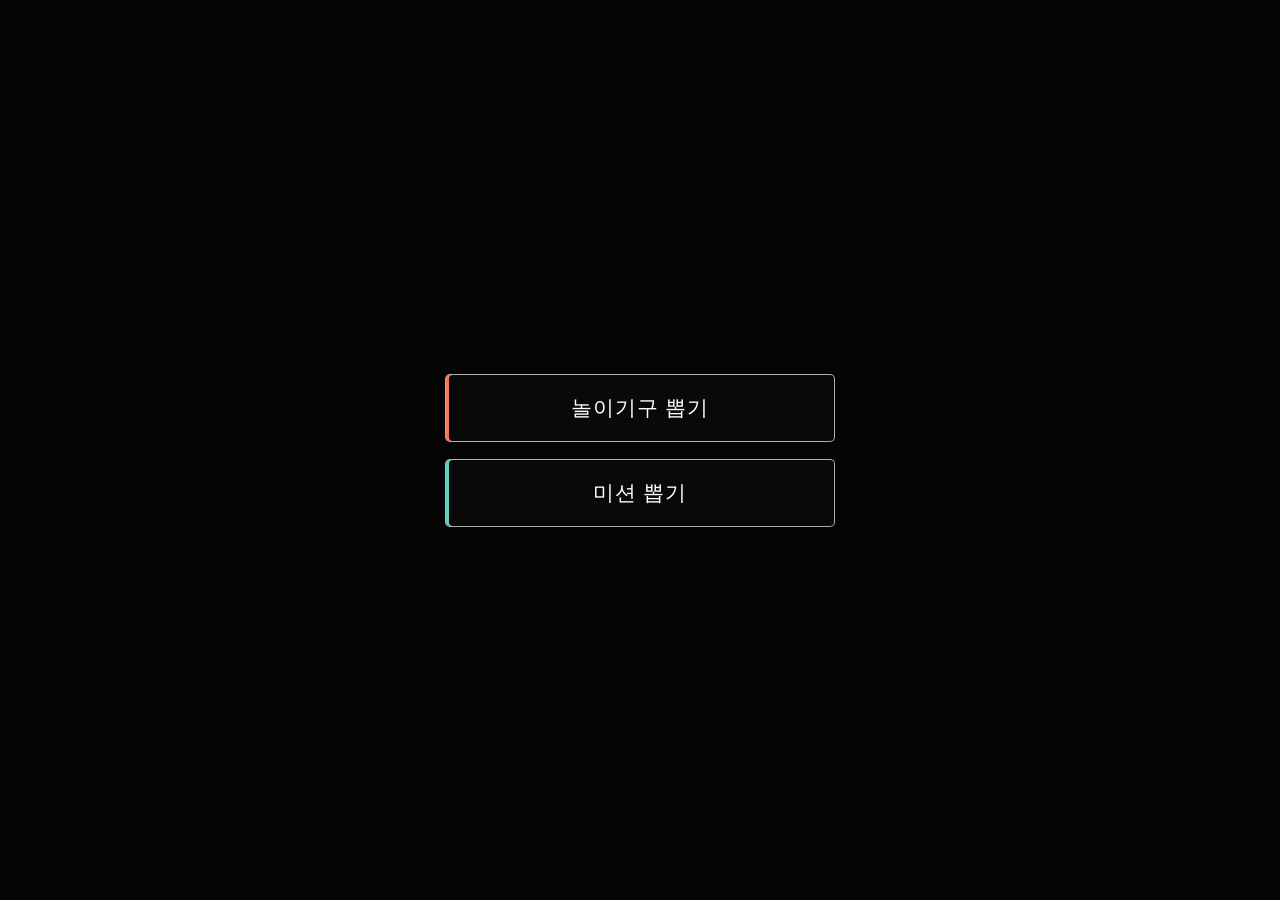
==== index.html @ 1a19c04c "Turn home screen into full-screen roulette" ====
<!doctype html>
<html lang="ko">
  <head>
    <meta charset="utf-8">
    <meta name="viewport" content="width=device-width, initial-scale=1, viewport-fit=cover">
    <meta name="theme-color" content="#050505">
    <meta name="description" content="에버랜드 놀이기구와 미션을 룰렛으로 뽑아 보세요.">
    <title>에버랜드 룰렛</title>
    <link rel="stylesheet" href="styles.css">
    <script src="app.js" defer></script>
  </head>
  <body>
    <main class="app-screen">
      <section class="home-screen" id="home-screen" aria-label="룰렛 종류 선택">
        <button class="home-button ride-button" type="button" data-kind="ride">놀이기구 뽑기</button>
        <button class="home-button mission-button" type="button" data-kind="mission">미션 뽑기</button>
      </section>

      <section class="roulette-screen" id="roulette-screen" aria-label="룰렛" hidden>
        <p class="roulette-heading" id="roulette-heading"></p>
        <div class="roulette-stage">
          <span class="pointer" aria-hidden="true"></span>
          <div class="roulette-wheel" id="roulette-wheel" role="img" aria-label="돌아가는 룰렛"></div>
          <span class="wheel-hub" aria-hidden="true"><span>GO</span><i>✦</i></span>
        </div>
        <p class="spin-hint" id="spin-hint" role="status" aria-live="polite">돌아가는 중...</p>

        <section class="winner-overlay" id="winner-overlay" aria-labelledby="winner-title" aria-live="polite" hidden>
          <span class="winner-spark winner-spark-left" aria-hidden="true">✦</span>
          <span class="winner-spark winner-spark-right" aria-hidden="true">✧</span>
          <p class="winner-kicker" id="winner-kicker">축하해요!</p>
          <h1 class="winner-title" id="winner-title"></h1>
          <p class="winner-detail" id="winner-detail"></p>
          <div class="winner-actions">
            <button class="winner-button primary-action" id="spin-again" type="button">한 번 더 뽑기</button>
            <button class="winner-button secondary-action" id="back-home" type="button">다른 룰렛 선택</button>
          </div>
        </section>
      </section>
      <div class="confetti-layer" id="confetti-layer" aria-hidden="true"></div>
    </main>
  </body>
</html>
---- styles.css ----
:root {
  color-scheme: dark;
  --black: #050505;
  --white: #f8f8f5;
  --muted: #a9aaa8;
  --coral: #fa765f;
  --teal: #5dd3bf;
  --gold: #ffd36a;
  font-family: "Apple SD Gothic Neo", "Malgun Gothic", "Noto Sans KR", sans-serif;
  font-synthesis: none;
  text-rendering: optimizeLegibility;
}

* { box-sizing: border-box; }

html, body { width: 100%; min-width: 320px; height: 100%; margin: 0; overflow: hidden; background: var(--black); }
body { min-height: 100vh; min-height: 100svh; color: var(--white); }
button { font: inherit; }
[hidden] { display: none !important; }

.app-screen { position: relative; width: 100%; min-height: 100vh; min-height: 100svh; overflow: hidden; background: var(--black); }

/* Idle screen: only the two requested choices are visible. */
.home-screen { position: fixed; inset: 0; display: flex; flex-direction: column; align-items: center; justify-content: center; gap: 17px; padding: 24px; background: #050505; }
.home-button { width: min(82vw, 390px); min-height: 68px; padding: 18px 24px; border: 1px solid rgba(255, 255, 255, .67); border-radius: 5px; color: #fff; background: #090909; cursor: pointer; font-size: clamp(17px, 2.6vw, 21px); font-weight: 750; letter-spacing: .045em; transition: background .18s ease, border-color .18s ease, transform .18s ease, box-shadow .18s ease; }
.home-button:hover { border-color: #fff; background: #171717; box-shadow: 0 0 26px rgba(255, 255, 255, .12); transform: translateY(-2px); }
.home-button:active { transform: translateY(0) scale(.99); }
.home-button:focus-visible, .winner-button:focus-visible { outline: 3px solid var(--gold); outline-offset: 4px; }
.ride-button { box-shadow: inset 3px 0 0 var(--coral); }
.mission-button { box-shadow: inset 3px 0 0 var(--teal); }
.ride-button:hover { box-shadow: inset 3px 0 0 var(--coral), 0 0 26px rgba(250, 118, 95, .16); }
.mission-button:hover { box-shadow: inset 3px 0 0 var(--teal), 0 0 26px rgba(93, 211, 191, .16); }

.roulette-screen { position: fixed; z-index: 2; inset: 0; display: flex; align-items: center; justify-content: center; overflow: hidden; background: #050505; }
.roulette-heading { position: absolute; z-index: 2; top: max(20px, env(safe-area-inset-top)); left: 50%; margin: 0; color: rgba(255, 255, 255, .76); font-size: 10px; font-weight: 800; letter-spacing: .26em; text-align: center; text-transform: uppercase; transform: translateX(-50%); white-space: nowrap; }
.roulette-stage { position: relative; display: grid; width: min(96vmin, 1040px); aspect-ratio: 1; place-items: center; }
.roulette-wheel { position: relative; width: 100%; height: 100%; overflow: hidden; border: 2px solid rgba(255, 255, 255, .8); border-radius: 50%; background: #151515; box-shadow: 0 0 0 8px #0b0b0b, 0 0 0 10px rgba(255, 255, 255, .24), 0 0 90px rgba(255, 255, 255, .08); transform: rotate(0deg); transition: transform 5.2s cubic-bezier(.1, .77, .08, 1); will-change: transform; }
.roulette-wheel::before { position: absolute; z-index: 2; inset: 0; border-radius: 50%; background: repeating-conic-gradient(from -.32deg, rgba(255, 255, 255, .77) 0deg .64deg, transparent .64deg var(--slice-angle, 45deg)); content: ""; pointer-events: none; }
.roulette-wheel::after { position: absolute; z-index: 1; inset: 1%; border: 1px solid rgba(255, 255, 255, .21); border-radius: 50%; box-shadow: inset 0 0 0 1px rgba(255,255,255,.04); content: ""; pointer-events: none; }
.wheel-label { position: absolute; z-index: 3; display: grid; width: clamp(74px, 12vw, 136px); min-height: 30px; place-items: center; padding: 3px 5px; color: #fff; font-size: clamp(9px, 1.25vw, 15px); font-weight: 800; line-height: 1.3; text-align: center; text-shadow: 0 1px 5px #000, 0 1px 12px rgba(0,0,0,.8); transform: translate(-50%, -50%); user-select: none; }
.pointer { position: absolute; z-index: 4; top: -2px; left: 50%; width: 0; height: 0; border-top: 37px solid var(--gold); border-right: 19px solid transparent; border-left: 19px solid transparent; filter: drop-shadow(0 3px 5px rgba(0, 0, 0, .85)); transform: translateX(-50%); }
.wheel-hub { position: absolute; z-index: 4; top: 50%; left: 50%; display: grid; width: clamp(74px, 12vmin, 116px); height: clamp(74px, 12vmin, 116px); place-content: center; border: 3px solid rgba(255, 255, 255, .9); border-radius: 50%; color: var(--white); background: radial-gradient(circle at 35% 30%, #333, #090909 72%); box-shadow: 0 0 0 7px rgba(0,0,0,.76), 0 0 24px rgba(255,255,255,.12); text-align: center; transform: translate(-50%, -50%); pointer-events: none; }
.wheel-hub span { font-size: clamp(12px, 2vmin, 18px); font-weight: 900; letter-spacing: .12em; }
.wheel-hub i { margin-top: 3px; color: var(--gold); font-size: 11px; font-style: normal; }
.spin-hint { position: absolute; z-index: 2; bottom: max(22px, env(safe-area-inset-bottom)); left: 50%; margin: 0; color: rgba(255, 255, 255, .7); font-size: 11px; font-weight: 700; letter-spacing: .15em; text-align: center; transform: translateX(-50%); white-space: nowrap; }

.winner-overlay { position: fixed; z-index: 6; inset: 0; display: flex; flex-direction: column; align-items: center; justify-content: center; padding: 30px 22px; overflow: hidden; background: rgba(3, 3, 3, .79); text-align: center; animation: winner-appear .45s ease both; }
.winner-overlay::before { position: absolute; width: min(82vw, 620px); aspect-ratio: 1; border: 1px solid rgba(255, 255, 255, .18); border-radius: 50%; box-shadow: 0 0 0 24px rgba(255,255,255,.018), 0 0 0 52px rgba(255,255,255,.014), 0 0 85px rgba(255, 211, 106, .12); content: ""; pointer-events: none; }
.winner-overlay::after { position: absolute; width: min(64vw, 460px); aspect-ratio: 1; border: 1px dashed rgba(255, 211, 106, .25); border-radius: 50%; content: ""; animation: winner-orbit 18s linear infinite; pointer-events: none; }
.winner-kicker, .winner-title, .winner-detail, .winner-actions { position: relative; z-index: 1; }
.winner-kicker { margin: 0 0 14px; color: var(--gold); font-size: 13px; font-weight: 850; letter-spacing: .28em; }
.winner-title { max-width: min(90vw, 840px); margin: 0; color: #fff; font-size: clamp(35px, 8.5vw, 82px); font-weight: 850; letter-spacing: -.065em; line-height: 1.2; text-shadow: 0 0 32px rgba(255, 255, 255, .25); overflow-wrap: anywhere; }
.winner-title.long-title { max-width: min(90vw, 720px); font-size: clamp(23px, 5vw, 42px); line-height: 1.45; }
.winner-detail { max-width: min(88vw, 680px); margin: 13px 0 0; color: rgba(255, 255, 255, .78); font-size: clamp(12px, 2.1vw, 16px); line-height: 1.7; }
.winner-actions { display: flex; flex-wrap: wrap; justify-content: center; gap: 10px; margin-top: 30px; }
.winner-button { min-height: 46px; padding: 0 20px; border: 1px solid rgba(255,255,255,.65); border-radius: 3px; color: #fff; background: rgba(10,10,10,.7); cursor: pointer; font-size: 12px; font-weight: 800; transition: background .16s ease, transform .16s ease; }
.winner-button:hover { background: #252525; transform: translateY(-2px); }
.primary-action { border-color: var(--gold); color: #111; background: var(--gold); }
.primary-action:hover { background: #ffe19a; }
.winner-spark { position: absolute; z-index: 1; color: var(--gold); font-size: 25px; animation: sparkle 1.3s ease-in-out infinite alternate; }
.winner-spark-left { top: 25%; left: 18%; }
.winner-spark-right { right: 17%; bottom: 26%; color: var(--teal); animation-delay: .4s; }
@keyframes winner-appear { from { opacity: 0; } to { opacity: 1; } }
@keyframes winner-orbit { to { transform: rotate(360deg); } }
@keyframes sparkle { from { opacity: .45; transform: scale(.72) rotate(-10deg); } to { opacity: 1; transform: scale(1.15) rotate(12deg); } }

.confetti-layer { position: fixed; z-index: 8; inset: 0; overflow: hidden; pointer-events: none; }
.confetti-piece { position: absolute; top: -18px; width: 8px; height: 13px; border-radius: 1px; opacity: .95; animation: confetti-fall var(--duration, 2.8s) cubic-bezier(.2,.65,.35,1) var(--delay, 0s) both; }
.confetti-piece.round { width: 9px; height: 9px; border-radius: 50%; }
.confetti-piece.streamer { width: 4px; height: 18px; border-radius: 2px; }
@keyframes confetti-fall { 0% { transform: translate3d(0, -5vh, 0) rotate(0deg); } 100% { transform: translate3d(var(--drift, 0px), 110vh, 0) rotate(var(--spin, 720deg)); } }

@media (max-width: 600px) {
  .roulette-stage { width: min(98vmin, 600px); }
  .wheel-label { width: clamp(60px, 18vw, 88px); font-size: clamp(8px, 2.4vw, 11px); }
  .pointer { border-top-width: 30px; border-right-width: 15px; border-left-width: 15px; }
  .winner-actions { flex-direction: column; width: min(82vw, 300px); }
  .winner-button { width: 100%; }
  .winner-spark-left { left: 9%; }
  .winner-spark-right { right: 8%; }
}

@media (prefers-reduced-motion: reduce) {
  *, *::before, *::after { scroll-behavior: auto !important; }
  .roulette-wheel { transition-duration: .08s; }
  .winner-overlay, .winner-overlay::after, .winner-spark { animation-duration: .01ms !important; }
  .confetti-piece { animation-duration: .01ms !important; }
  .home-button, .winner-button { transition-duration: .01ms; }
}
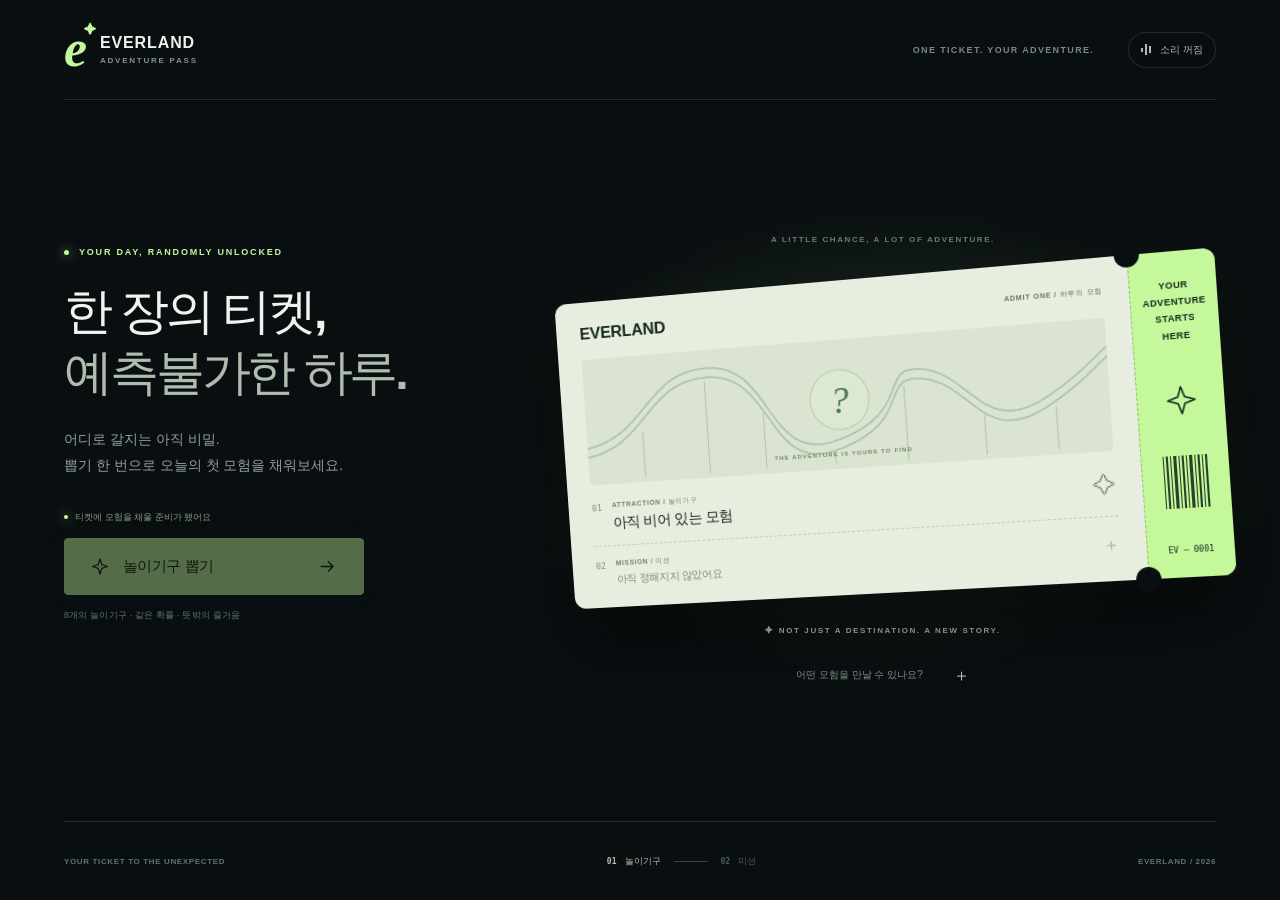
==== commit 4c41b74e: "Create ticket gacha with ride-themed reveals" ====
--- a/index.html
+++ b/index.html
@@ -3,41 +3,112 @@
   <head>
     <meta charset="utf-8">
     <meta name="viewport" content="width=device-width, initial-scale=1, viewport-fit=cover">
-    <meta name="theme-color" content="#050505">
-    <meta name="description" content="에버랜드 놀이기구와 미션을 룰렛으로 뽑아 보세요.">
-    <title>에버랜드 룰렛</title>
+    <meta name="theme-color" content="#090e10">
+    <meta name="description" content="빈 티켓에 오늘의 모험을 채워보세요. 에버랜드 놀이기구마다 펼쳐지는 특별한 뽑기 연출.">
+    <title>에버랜드 어드벤처 패스 — 오늘의 모험 뽑기</title>
+    <link rel="icon" href="data:image/svg+xml,%3Csvg xmlns='http://www.w3.org/2000/svg' viewBox='0 0 64 64'%3E%3Crect width='64' height='64' rx='14' fill='%23090e10'/%3E%3Ctext x='17' y='48' font-family='Georgia,serif' font-style='italic' font-size='53' fill='%23c4f89a'%3Ee%3C/text%3E%3C/svg%3E">
     <link rel="stylesheet" href="styles.css">
+    <script src="effects.js" defer></script>
     <script src="app.js" defer></script>
   </head>
-  <body>
-    <main class="app-screen">
-      <section class="home-screen" id="home-screen" aria-label="룰렛 종류 선택">
-        <button class="home-button ride-button" type="button" data-kind="ride">놀이기구 뽑기</button>
-        <button class="home-button mission-button" type="button" data-kind="mission">미션 뽑기</button>
+  <body data-stage="intro">
+    <svg class="svg-library" xmlns="http://www.w3.org/2000/svg" aria-hidden="true">
+      <symbol id="icon-arrow" viewBox="0 0 24 24"><path d="M4 12h15m-6-6 6 6-6 6"/></symbol>
+      <symbol id="icon-spark" viewBox="0 0 24 24"><path d="m12 2 2.5 7.5L22 12l-7.5 2.5L12 22l-2.5-7.5L2 12l7.5-2.5Z"/></symbol>
+      <symbol id="icon-timber" viewBox="0 0 64 64"><path d="M5 47c10-2 9-33 23-33s11 35 31 30M5 53c11-2 9-33 23-33s11 35 31 30M13 37v20m12-34v34m13-24v24m13-10v10"/><path d="m20 12 9-2 4 7-10 2Z"/></symbol>
+      <symbol id="icon-river" viewBox="0 0 64 64"><path d="M7 43c8-7 15 8 24 0s16 8 26 0M7 54c8-7 15 8 24 0s16 8 26 0"/><ellipse cx="33" cy="32" rx="17" ry="7"/><path d="M16 32v5c0 10 34 10 34 0v-5M10 32V12m0 10c-11-2-6-13 0-7 7-10 16-2 0 7"/></symbol>
+      <symbol id="icon-thunder" viewBox="0 0 64 64"><path d="m35 5-15 25h13l-6 19 18-29H33l2-15ZM8 49l8 8m-4-24-7 8m45 0 8 8M17 56q15-9 30 0"/></symbol>
+      <symbol id="icon-neon" viewBox="0 0 64 64"><path d="M5 43c12-33 15 26 28 0S47 10 58 29M5 50c12-33 15 26 28 0S47 17 58 36M15 15l8 8m-8 0 8-8m24 31 8 8m-8 0 8-8"/></symbol>
+      <symbol id="icon-storm" viewBox="0 0 64 64"><path d="M42 9C17 2 6 22 18 38s38 12 35-4-28-21-29-6 13 20 21 11M8 50h24m6 6h17M7 13h10"/></symbol>
+      <symbol id="icon-rock" viewBox="0 0 64 64"><circle cx="32" cy="32" r="8"/><path d="m27 26-9-9m20 20 9 9M26 38l-9 9m21-21 9-9M11 11h13v13H11ZM40 40h13v13H40ZM11 40h13v13H11ZM40 11h13v13H40Z"/></symbol>
+      <symbol id="icon-twist" viewBox="0 0 64 64"><ellipse cx="32" cy="32" rx="27" ry="11" transform="rotate(40 32 32)"/><ellipse cx="32" cy="32" rx="27" ry="11" transform="rotate(-40 32 32)"/><circle cx="32" cy="32" r="5"/></symbol>
+      <symbol id="icon-magic" viewBox="0 0 64 64"><path d="M9 54 28 9h8l19 45M21 54h22M28 12 20 40h17l-3-28M7 25h7m-3-4v8m38-14h8m-4-4v8"/><path d="M20 40v5h17v-5"/></symbol>
+    </svg>
+
+    <header class="app-header">
+      <a class="brand" id="brand-home" href="#" aria-label="에버랜드 어드벤처 패스 처음으로">
+        <span class="brand-mark" aria-hidden="true">e<span>✦</span></span>
+        <span>EVERLAND<small>ADVENTURE PASS</small></span>
+      </a>
+      <div class="header-right">
+        <span class="edition">ONE TICKET. YOUR ADVENTURE.</span>
+        <button class="sound-toggle" id="sound-toggle" type="button" aria-pressed="false" aria-label="효과음 켜기"><span class="sound-bars" aria-hidden="true"><i></i><i></i><i></i></span><span id="sound-label">소리 꺼짐</span></button>
+      </div>
+    </header>
+
+    <main class="app-main">
+      <section class="screen ticket-screen" id="ticket-screen" aria-labelledby="ticket-heading">
+        <div class="ticket-copy">
+          <p class="eyebrow"><span class="status-dot"></span> YOUR DAY, RANDOMLY UNLOCKED</p>
+          <h1 id="ticket-heading" tabindex="-1">한 장의 티켓,<br><span>예측불가한 하루.</span></h1>
+          <p class="intro-description" id="ticket-description">어디로 갈지는 아직 비밀.<br>뽑기 한 번으로 오늘의 첫 모험을 채워보세요.</p>
+        </div>
+
+        <div class="ticket-space">
+          <span class="orbit-label orbit-label-top" aria-hidden="true">A LITTLE CHANCE, A LOT OF ADVENTURE.</span>
+          <article class="adventure-ticket" id="adventure-ticket" aria-label="오늘의 어드벤처 티켓">
+            <div class="ticket-main">
+              <div class="ticket-topline"><span>EVERLAND</span><span class="ticket-mini-label">ADMIT ONE / 하루의 모험</span></div>
+              <div class="ticket-art" id="ticket-art">
+                <svg class="ticket-track" viewBox="0 0 560 130" fill="none" aria-hidden="true"><path d="M-20 95C70 95 63 16 138 16S196 128 278 102 321 27 370 35s59 76 125 39 60-61 89-49"/><path d="M-20 105C70 105 63 26 138 26S196 138 278 112 321 37 370 45s59 76 125 39 60-61 89-49"/><path class="track-support" d="M63 79v49m72-98v98m62-60v60m75-15v15m77-77v77m82-41v41m74-44v44"/></svg>
+                <div class="mystery-mark" id="mystery-mark" aria-hidden="true">?</div>
+                <svg class="ticket-ride-icon" id="ticket-ride-icon" aria-hidden="true" hidden><use href="#icon-timber"></use></svg>
+                <span class="ticket-art-caption" id="ticket-art-caption">THE ADVENTURE IS YOURS TO FIND</span>
+              </div>
+              <div class="ticket-slots">
+                <div class="ticket-slot ride-slot"><span class="slot-number">01</span><div><span class="slot-label">ATTRACTION / 놀이기구</span><strong id="ticket-ride-name">아직 비어 있는 모험</strong></div><span class="slot-state" id="slot-state" aria-hidden="true">✧</span></div>
+                <div class="ticket-slot mission-slot"><span class="slot-number">02</span><div><span class="slot-label">MISSION / 미션</span><strong>아직 정해지지 않았어요</strong></div><span class="slot-state" aria-hidden="true">＋</span></div>
+              </div>
+            </div>
+            <div class="ticket-stub"><span class="stub-label">YOUR<br>ADVENTURE<br>STARTS HERE</span><svg class="stub-spark" aria-hidden="true"><use href="#icon-spark"></use></svg><div class="barcode" aria-hidden="true"></div><span class="ticket-number">EV — 0001</span></div>
+            <span class="ticket-stamp" id="ticket-stamp" aria-hidden="true">ADVENTURE<br>UNLOCKED</span>
+          </article>
+          <span class="orbit-label orbit-label-bottom" aria-hidden="true">✦ NOT JUST A DESTINATION. A NEW STORY.</span>
+        </div>
+
+        <div class="ticket-actions">
+          <div class="ticket-ready"><span class="status-dot"></span><span id="ticket-ready-label">티켓에 모험을 채울 준비가 됐어요</span></div>
+          <button class="primary-button draw-button" id="draw-button" type="button" disabled><svg aria-hidden="true"><use href="#icon-spark"></use></svg><span id="draw-button-label">놀이기구 뽑기</span><svg aria-hidden="true"><use href="#icon-arrow"></use></svg></button>
+          <span class="draw-note">8개의 놀이기구 · 같은 확률 · 뜻밖의 즐거움</span>
+        </div>
+        <details class="attraction-pool" id="attraction-pool"><summary>어떤 모험을 만날 수 있나요? <span>＋</span></summary><div class="pool-list" id="pool-list"></div></details>
       </section>
 
-      <section class="roulette-screen" id="roulette-screen" aria-label="룰렛" hidden>
-        <p class="roulette-heading" id="roulette-heading"></p>
-        <div class="roulette-stage">
-          <span class="pointer" aria-hidden="true"></span>
-          <div class="roulette-wheel" id="roulette-wheel" role="img" aria-label="돌아가는 룰렛"></div>
-          <span class="wheel-hub" aria-hidden="true"><span>GO</span><i>✦</i></span>
+      <section class="screen draw-screen" id="draw-screen" aria-labelledby="draw-heading" hidden>
+        <div class="draw-intro"><p class="eyebrow">FINDING YOUR NEXT ADVENTURE</p><h1 id="draw-heading" tabindex="-1">모험을 불러오는 중<span class="loading-dots" aria-hidden="true">...</span></h1><p>잠깐의 우연이, 오늘의 이야기가 됩니다.</p></div>
+        <div class="gacha-machine" id="gacha-machine">
+          <div class="machine-orbit orbit-one" aria-hidden="true"></div><div class="machine-orbit orbit-two" aria-hidden="true"></div>
+          <div class="machine-topline"><span>DESTINATION SELECTOR</span><span><i></i> LIVE DRAW</span></div>
+          <div class="roulette-stage" id="roulette-stage">
+            <div class="roulette-cylinder" id="roulette-cylinder" role="img" aria-label="8개 놀이기구가 회전하는 원통형 룰렛"></div>
+            <span class="cylinder-cap cylinder-cap-left" aria-hidden="true"></span><span class="cylinder-cap cylinder-cap-right" aria-hidden="true"></span>
+            <span class="selection-window" aria-hidden="true"></span><span class="reel-shade" aria-hidden="true"></span>
+          </div>
+          <div class="machine-bottomline"><span id="machine-status">SCANNING POSSIBILITIES</span><span>01 / ATTRACTION</span></div>
+          <div class="charge-track" aria-hidden="true"><span></span></div>
         </div>
-        <p class="spin-hint" id="spin-hint" role="status" aria-live="polite">돌아가는 중...</p>
+        <p class="draw-bottom-note"><svg aria-hidden="true"><use href="#icon-spark"></use></svg>당신의 티켓에 채워질 첫 번째 목적지</p>
+      </section>
 
-        <section class="winner-overlay" id="winner-overlay" aria-labelledby="winner-title" aria-live="polite" hidden>
-          <span class="winner-spark winner-spark-left" aria-hidden="true">✦</span>
-          <span class="winner-spark winner-spark-right" aria-hidden="true">✧</span>
-          <p class="winner-kicker" id="winner-kicker">축하해요!</p>
-          <h1 class="winner-title" id="winner-title"></h1>
-          <p class="winner-detail" id="winner-detail"></p>
-          <div class="winner-actions">
-            <button class="winner-button primary-action" id="spin-again" type="button">한 번 더 뽑기</button>
-            <button class="winner-button secondary-action" id="back-home" type="button">다른 룰렛 선택</button>
-          </div>
-        </section>
+      <section class="screen reveal-screen" id="reveal-screen" aria-labelledby="reveal-heading" hidden>
+        <canvas class="effects-canvas" id="effects-canvas" aria-hidden="true"></canvas>
+        <div class="reveal-vignette" aria-hidden="true"></div><div class="reveal-flare" aria-hidden="true"></div>
+        <div class="reveal-content">
+          <p class="eyebrow reveal-eyebrow"><span class="status-dot"></span> ADVENTURE UNLOCKED</p>
+          <p class="reveal-tag" id="reveal-tag"></p>
+          <h1 id="reveal-heading" tabindex="-1"></h1>
+          <p class="reveal-description" id="reveal-description"></p>
+          <div class="reveal-pass" aria-hidden="true"><svg class="reveal-pass-icon" id="reveal-pass-icon"><use href="#icon-timber"></use></svg><div><span>YOUR NEXT STOP</span><strong id="reveal-pass-name"></strong><small>01 / ATTRACTION CONFIRMED</small></div><span class="pass-check">✓</span></div>
+          <div class="reveal-actions"><button class="primary-button" id="keep-button" type="button" disabled>티켓에 담기<svg aria-hidden="true"><use href="#icon-arrow"></use></svg></button><button class="text-button" id="redraw-button" type="button" disabled>한 번 더 뽑기 <span aria-hidden="true">↻</span></button></div>
+        </div>
+        <span class="reveal-index" id="reveal-index" aria-hidden="true"></span>
       </section>
-      <div class="confetti-layer" id="confetti-layer" aria-hidden="true"></div>
     </main>
+
+    <footer class="app-footer"><span id="footer-caption">YOUR TICKET TO THE UNEXPECTED</span><div class="journey-steps" aria-label="티켓 진행 상황"><span class="step active" id="ride-step"><i>01</i>놀이기구</span><span class="step-connector" aria-hidden="true"></span><span class="step"><i>02</i>미션</span></div><span class="footer-number">EVERLAND / 2026</span></footer>
+    <button class="skip-button" id="skip-button" type="button" hidden>연출 건너뛰기 <span aria-hidden="true">↗</span></button>
+    <div class="opening-overlay" id="opening-overlay" aria-hidden="true"><div class="opening-spark">✦</div><span>당신의 모험을 준비하는 중</span><div class="opening-line"></div></div>
+    <p class="sr-only" id="live-status" role="status" aria-live="polite"></p>
+    <noscript><p class="noscript-message">놀이기구 뽑기를 즐기려면 브라우저에서 JavaScript를 켜주세요.</p></noscript>
   </body>
 </html>
--- a/styles.css
+++ b/styles.css
@@ -1,89 +1,317 @@
 :root {
   color-scheme: dark;
-  --black: #050505;
-  --white: #f8f8f5;
-  --muted: #a9aaa8;
-  --coral: #fa765f;
-  --teal: #5dd3bf;
-  --gold: #ffd36a;
+  --ink: #090e10;
+  --panel: #111a1d;
+  --white: #edf3ee;
+  --muted: #82938e;
+  --mint: #c4f89a;
+  --line: rgba(220, 242, 226, .13);
+  --accent: #c4f89a;
+  --accent-rgb: 196, 248, 154;
   font-family: "Apple SD Gothic Neo", "Malgun Gothic", "Noto Sans KR", sans-serif;
   font-synthesis: none;
   text-rendering: optimizeLegibility;
 }
-
 * { box-sizing: border-box; }
-
-html, body { width: 100%; min-width: 320px; height: 100%; margin: 0; overflow: hidden; background: var(--black); }
-body { min-height: 100vh; min-height: 100svh; color: var(--white); }
-button { font: inherit; }
+html { min-width: 320px; overflow-x: clip; background: var(--ink); }
+body { margin: 0; min-height: 100vh; min-height: 100svh; color: var(--white); background: var(--ink); overflow-x: hidden; }
+body::before { position: fixed; inset: 0; z-index: -1; background: radial-gradient(ellipse at 73% 42%, rgba(96, 155, 103, .09), transparent 52%), linear-gradient(rgba(196, 248, 154, .02) 1px, transparent 1px), linear-gradient(90deg, rgba(196, 248, 154, .02) 1px, transparent 1px); background-size: auto, 72px 72px, 72px 72px; content: ""; pointer-events: none; }
+button, a { -webkit-tap-highlight-color: transparent; }
+button { font: inherit; cursor: pointer; }
+button:disabled { cursor: default; }
+button:focus-visible, a:focus-visible, summary:focus-visible { outline: 2px solid var(--mint); outline-offset: 6px; }
 [hidden] { display: none !important; }
-
-.app-screen { position: relative; width: 100%; min-height: 100vh; min-height: 100svh; overflow: hidden; background: var(--black); }
-
-/* Idle screen: only the two requested choices are visible. */
-.home-screen { position: fixed; inset: 0; display: flex; flex-direction: column; align-items: center; justify-content: center; gap: 17px; padding: 24px; background: #050505; }
-.home-button { width: min(82vw, 390px); min-height: 68px; padding: 18px 24px; border: 1px solid rgba(255, 255, 255, .67); border-radius: 5px; color: #fff; background: #090909; cursor: pointer; font-size: clamp(17px, 2.6vw, 21px); font-weight: 750; letter-spacing: .045em; transition: background .18s ease, border-color .18s ease, transform .18s ease, box-shadow .18s ease; }
-.home-button:hover { border-color: #fff; background: #171717; box-shadow: 0 0 26px rgba(255, 255, 255, .12); transform: translateY(-2px); }
-.home-button:active { transform: translateY(0) scale(.99); }
-.home-button:focus-visible, .winner-button:focus-visible { outline: 3px solid var(--gold); outline-offset: 4px; }
-.ride-button { box-shadow: inset 3px 0 0 var(--coral); }
-.mission-button { box-shadow: inset 3px 0 0 var(--teal); }
-.ride-button:hover { box-shadow: inset 3px 0 0 var(--coral), 0 0 26px rgba(250, 118, 95, .16); }
-.mission-button:hover { box-shadow: inset 3px 0 0 var(--teal), 0 0 26px rgba(93, 211, 191, .16); }
-
-.roulette-screen { position: fixed; z-index: 2; inset: 0; display: flex; align-items: center; justify-content: center; overflow: hidden; background: #050505; }
-.roulette-heading { position: absolute; z-index: 2; top: max(20px, env(safe-area-inset-top)); left: 50%; margin: 0; color: rgba(255, 255, 255, .76); font-size: 10px; font-weight: 800; letter-spacing: .26em; text-align: center; text-transform: uppercase; transform: translateX(-50%); white-space: nowrap; }
-.roulette-stage { position: relative; display: grid; width: min(96vmin, 1040px); aspect-ratio: 1; place-items: center; }
-.roulette-wheel { position: relative; width: 100%; height: 100%; overflow: hidden; border: 2px solid rgba(255, 255, 255, .8); border-radius: 50%; background: #151515; box-shadow: 0 0 0 8px #0b0b0b, 0 0 0 10px rgba(255, 255, 255, .24), 0 0 90px rgba(255, 255, 255, .08); transform: rotate(0deg); transition: transform 5.2s cubic-bezier(.1, .77, .08, 1); will-change: transform; }
-.roulette-wheel::before { position: absolute; z-index: 2; inset: 0; border-radius: 50%; background: repeating-conic-gradient(from -.32deg, rgba(255, 255, 255, .77) 0deg .64deg, transparent .64deg var(--slice-angle, 45deg)); content: ""; pointer-events: none; }
-.roulette-wheel::after { position: absolute; z-index: 1; inset: 1%; border: 1px solid rgba(255, 255, 255, .21); border-radius: 50%; box-shadow: inset 0 0 0 1px rgba(255,255,255,.04); content: ""; pointer-events: none; }
-.wheel-label { position: absolute; z-index: 3; display: grid; width: clamp(74px, 12vw, 136px); min-height: 30px; place-items: center; padding: 3px 5px; color: #fff; font-size: clamp(9px, 1.25vw, 15px); font-weight: 800; line-height: 1.3; text-align: center; text-shadow: 0 1px 5px #000, 0 1px 12px rgba(0,0,0,.8); transform: translate(-50%, -50%); user-select: none; }
-.pointer { position: absolute; z-index: 4; top: -2px; left: 50%; width: 0; height: 0; border-top: 37px solid var(--gold); border-right: 19px solid transparent; border-left: 19px solid transparent; filter: drop-shadow(0 3px 5px rgba(0, 0, 0, .85)); transform: translateX(-50%); }
-.wheel-hub { position: absolute; z-index: 4; top: 50%; left: 50%; display: grid; width: clamp(74px, 12vmin, 116px); height: clamp(74px, 12vmin, 116px); place-content: center; border: 3px solid rgba(255, 255, 255, .9); border-radius: 50%; color: var(--white); background: radial-gradient(circle at 35% 30%, #333, #090909 72%); box-shadow: 0 0 0 7px rgba(0,0,0,.76), 0 0 24px rgba(255,255,255,.12); text-align: center; transform: translate(-50%, -50%); pointer-events: none; }
-.wheel-hub span { font-size: clamp(12px, 2vmin, 18px); font-weight: 900; letter-spacing: .12em; }
-.wheel-hub i { margin-top: 3px; color: var(--gold); font-size: 11px; font-style: normal; }
-.spin-hint { position: absolute; z-index: 2; bottom: max(22px, env(safe-area-inset-bottom)); left: 50%; margin: 0; color: rgba(255, 255, 255, .7); font-size: 11px; font-weight: 700; letter-spacing: .15em; text-align: center; transform: translateX(-50%); white-space: nowrap; }
-
-.winner-overlay { position: fixed; z-index: 6; inset: 0; display: flex; flex-direction: column; align-items: center; justify-content: center; padding: 30px 22px; overflow: hidden; background: rgba(3, 3, 3, .79); text-align: center; animation: winner-appear .45s ease both; }
-.winner-overlay::before { position: absolute; width: min(82vw, 620px); aspect-ratio: 1; border: 1px solid rgba(255, 255, 255, .18); border-radius: 50%; box-shadow: 0 0 0 24px rgba(255,255,255,.018), 0 0 0 52px rgba(255,255,255,.014), 0 0 85px rgba(255, 211, 106, .12); content: ""; pointer-events: none; }
-.winner-overlay::after { position: absolute; width: min(64vw, 460px); aspect-ratio: 1; border: 1px dashed rgba(255, 211, 106, .25); border-radius: 50%; content: ""; animation: winner-orbit 18s linear infinite; pointer-events: none; }
-.winner-kicker, .winner-title, .winner-detail, .winner-actions { position: relative; z-index: 1; }
-.winner-kicker { margin: 0 0 14px; color: var(--gold); font-size: 13px; font-weight: 850; letter-spacing: .28em; }
-.winner-title { max-width: min(90vw, 840px); margin: 0; color: #fff; font-size: clamp(35px, 8.5vw, 82px); font-weight: 850; letter-spacing: -.065em; line-height: 1.2; text-shadow: 0 0 32px rgba(255, 255, 255, .25); overflow-wrap: anywhere; }
-.winner-title.long-title { max-width: min(90vw, 720px); font-size: clamp(23px, 5vw, 42px); line-height: 1.45; }
-.winner-detail { max-width: min(88vw, 680px); margin: 13px 0 0; color: rgba(255, 255, 255, .78); font-size: clamp(12px, 2.1vw, 16px); line-height: 1.7; }
-.winner-actions { display: flex; flex-wrap: wrap; justify-content: center; gap: 10px; margin-top: 30px; }
-.winner-button { min-height: 46px; padding: 0 20px; border: 1px solid rgba(255,255,255,.65); border-radius: 3px; color: #fff; background: rgba(10,10,10,.7); cursor: pointer; font-size: 12px; font-weight: 800; transition: background .16s ease, transform .16s ease; }
-.winner-button:hover { background: #252525; transform: translateY(-2px); }
-.primary-action { border-color: var(--gold); color: #111; background: var(--gold); }
-.primary-action:hover { background: #ffe19a; }
-.winner-spark { position: absolute; z-index: 1; color: var(--gold); font-size: 25px; animation: sparkle 1.3s ease-in-out infinite alternate; }
-.winner-spark-left { top: 25%; left: 18%; }
-.winner-spark-right { right: 17%; bottom: 26%; color: var(--teal); animation-delay: .4s; }
-@keyframes winner-appear { from { opacity: 0; } to { opacity: 1; } }
-@keyframes winner-orbit { to { transform: rotate(360deg); } }
-@keyframes sparkle { from { opacity: .45; transform: scale(.72) rotate(-10deg); } to { opacity: 1; transform: scale(1.15) rotate(12deg); } }
-
-.confetti-layer { position: fixed; z-index: 8; inset: 0; overflow: hidden; pointer-events: none; }
-.confetti-piece { position: absolute; top: -18px; width: 8px; height: 13px; border-radius: 1px; opacity: .95; animation: confetti-fall var(--duration, 2.8s) cubic-bezier(.2,.65,.35,1) var(--delay, 0s) both; }
-.confetti-piece.round { width: 9px; height: 9px; border-radius: 50%; }
-.confetti-piece.streamer { width: 4px; height: 18px; border-radius: 2px; }
-@keyframes confetti-fall { 0% { transform: translate3d(0, -5vh, 0) rotate(0deg); } 100% { transform: translate3d(var(--drift, 0px), 110vh, 0) rotate(var(--spin, 720deg)); } }
-
-@media (max-width: 600px) {
-  .roulette-stage { width: min(98vmin, 600px); }
-  .wheel-label { width: clamp(60px, 18vw, 88px); font-size: clamp(8px, 2.4vw, 11px); }
-  .pointer { border-top-width: 30px; border-right-width: 15px; border-left-width: 15px; }
-  .winner-actions { flex-direction: column; width: min(82vw, 300px); }
-  .winner-button { width: 100%; }
-  .winner-spark-left { left: 9%; }
-  .winner-spark-right { right: 8%; }
+svg { fill: none; stroke: currentColor; stroke-width: 1.7; stroke-linecap: round; stroke-linejoin: round; }
+.svg-library { position: absolute; width: 0; height: 0; overflow: hidden; }
+.sr-only { position: absolute; width: 1px; height: 1px; padding: 0; margin: -1px; overflow: hidden; clip-path: inset(50%); white-space: nowrap; border: 0; }
+h1:focus { outline: none; }
+
+.app-header { position: relative; z-index: 20; display: flex; align-items: center; justify-content: space-between; width: min(1440px, 90vw); height: 100px; margin: 0 auto; border-bottom: 1px solid var(--line); }
+.brand { display: flex; align-items: center; gap: 12px; color: var(--white); font-size: 16px; font-weight: 850; letter-spacing: .055em; text-decoration: none; }
+.brand small { display: block; margin-top: 4px; color: var(--muted); font-size: 8px; font-weight: 600; letter-spacing: .22em; }
+.brand-mark { position: relative; font-family: Georgia, serif; font-size: 52px; font-style: italic; line-height: .7; color: var(--mint); }
+.brand-mark span { position: absolute; top: -6px; right: -10px; font-size: 13px; }
+.header-right { display: flex; align-items: center; gap: 34px; }
+.edition { color: #788a84; font-size: 9px; font-weight: 650; letter-spacing: .15em; }
+.sound-toggle { display: flex; align-items: center; justify-content: center; gap: 9px; min-height: 36px; padding: 0 12px; border: 1px solid var(--line); border-radius: 30px; color: #aebbb5; background: rgba(9, 14, 16, .6); font-size: 10px; }
+.sound-bars { display: flex; align-items: center; gap: 2px; height: 12px; }
+.sound-bars i { width: 2px; height: 4px; background: currentColor; }
+.sound-bars i:nth-child(2) { height: 11px; }
+.sound-bars i:nth-child(3) { height: 7px; }
+.sound-toggle[aria-pressed="true"] { color: var(--mint); border-color: rgba(196, 248, 154, .3); }
+.app-main { position: relative; display: grid; align-items: center; min-height: calc(100svh - 179px); }
+.screen { position: relative; width: min(1240px, 90vw); margin: 0 auto; }
+.eyebrow { display: flex; align-items: center; gap: 10px; margin: 0 0 24px; color: var(--mint); font-size: 9px; font-weight: 700; letter-spacing: .2em; }
+.status-dot { display: inline-block; flex: 0 0 auto; width: 5px; height: 5px; border-radius: 50%; background: currentColor; box-shadow: 0 0 12px currentColor; }
+
+.ticket-screen { display: grid; grid-template-columns: minmax(295px, .78fr) minmax(400px, 1.22fr); gap: 0 60px; align-items: center; padding: 48px 0; }
+.ticket-copy { grid-column: 1; align-self: end; padding-bottom: 32px; }
+.ticket-copy h1 { margin: 0; color: #eef5ee; font-size: clamp(36px, 3.8vw, 58px); font-weight: 800; letter-spacing: -.065em; line-height: 1.25; word-break: keep-all; }
+.ticket-copy h1 span { color: #b0bcad; }
+.intro-description { margin: 23px 0 0; color: #91a099; font-size: 14px; line-height: 1.9; word-break: keep-all; }
+.ticket-space { position: relative; grid-column: 2; grid-row: 1 / span 2; padding: 42px 0; perspective: 1100px; }
+.ticket-space::before { position: absolute; inset: -60px -30px; z-index: -1; border-radius: 50%; background: radial-gradient(ellipse, rgba(169, 232, 149, .13), transparent 68%); content: ""; }
+.orbit-label { position: absolute; left: 50%; color: #687e70; font-size: 8px; font-weight: 600; letter-spacing: .2em; white-space: nowrap; transform: translateX(-50%); }
+.orbit-label-top { top: 0; }
+.orbit-label-bottom { bottom: 0; color: #829481; }
+.adventure-ticket { position: relative; display: grid; grid-template-columns: minmax(0, 1fr) 83px; min-height: 316px; border-radius: 12px; color: #16291f; background: #e7eddf; box-shadow: 0 38px 65px rgba(0, 0, 0, .5), 0 0 80px rgba(140, 204, 121, .05); transform: rotate(-4deg) rotateY(-7deg); transition: transform .8s ease, box-shadow .8s ease; }
+.adventure-ticket::before, .adventure-ticket::after { position: absolute; z-index: 3; right: 71px; width: 24px; height: 24px; border-radius: 50%; background: var(--ink); content: ""; }
+.adventure-ticket::before { top: -12px; }
+.adventure-ticket::after { bottom: -12px; }
+.ticket-main { min-width: 0; padding: 23px 25px 20px; }
+.ticket-topline { display: flex; align-items: center; justify-content: space-between; gap: 12px; font-size: 17px; font-weight: 900; letter-spacing: -.015em; }
+.ticket-mini-label { color: #657461; font-size: 7px; font-weight: 650; letter-spacing: .11em; }
+.ticket-art { position: relative; display: grid; height: 130px; margin-top: 16px; overflow: hidden; place-items: center; border-radius: 5px; background: #dae4d1; }
+.ticket-track { position: absolute; inset: 0; width: 100%; height: 100%; stroke-width: 1.8; color: #47774f; opacity: .3; }
+.track-support { stroke-width: 1; }
+.mystery-mark { display: grid; width: 61px; height: 61px; margin-bottom: 9px; place-items: center; border: 1px solid rgba(70, 108, 60, .23); border-radius: 50%; color: #4e7752; background: rgba(220, 233, 207, .88); font-family: Georgia, serif; font-size: 38px; font-style: italic; }
+.ticket-art-caption { position: absolute; bottom: 12px; color: #6f8565; font-size: 6px; font-weight: 600; letter-spacing: .19em; }
+.ticket-ride-icon { width: 76px; height: 76px; margin-bottom: 9px; color: #315b3f; stroke-width: 2; }
+.ticket-slots { margin-top: 17px; }
+.ticket-slot { display: flex; align-items: center; gap: 11px; }
+.ticket-slot + .ticket-slot { margin-top: 13px; padding-top: 13px; border-top: 1px dashed rgba(72, 97, 66, .24); }
+.slot-number { align-self: flex-start; margin-top: 2px; color: #809276; font-family: monospace; font-size: 9px; }
+.slot-label { display: block; color: #6f8069; font-size: 7px; font-weight: 650; letter-spacing: .1em; }
+.ticket-slot strong { display: block; margin-top: 4px; font-size: 15px; font-weight: 750; letter-spacing: -.035em; word-break: keep-all; }
+.mission-slot strong { color: #7d8b75; font-size: 11px; font-weight: 500; }
+.slot-state { margin-left: auto; color: #658351; font-size: 22px; }
+.mission-slot .slot-state { color: #a7b59c; font-size: 17px; }
+.ticket-stub { display: flex; flex-direction: column; align-items: center; justify-content: space-between; padding: 25px 10px 22px; border-left: 1px dashed rgba(33, 67, 41, .3); border-radius: 0 12px 12px 0; background: #c4f89a; text-align: center; }
+.stub-label { font-size: 9px; font-weight: 850; line-height: 1.8; letter-spacing: .045em; }
+.stub-spark { width: 31px; height: 31px; margin: 15px 0; stroke-width: 1.2; }
+.barcode { width: 42px; height: 51px; background: repeating-linear-gradient(90deg, #29402a 0 1px, transparent 1px 3px, #29402a 3px 5px, transparent 5px 7px, #29402a 7px 8px, transparent 8px 10px, #29402a 10px 13px, transparent 13px 15px); }
+.ticket-number { margin-top: 12px; font-family: monospace; font-size: 8px; }
+.ticket-stamp { position: absolute; z-index: 4; top: 103px; right: 95px; padding: 7px 9px; border: 2px solid #2c754e; color: #2c754e; opacity: 0; font-size: 10px; font-weight: 900; letter-spacing: .09em; text-align: center; line-height: 1.4; transform: rotate(-14deg) scale(1.6); }
+.adventure-ticket.is-filled .ticket-stamp { animation: stamp-in .55s .25s cubic-bezier(.3, .8, .3, 1) forwards; }
+.adventure-ticket.is-filled { transform: rotate(-2deg) rotateY(-3deg); box-shadow: 0 38px 65px rgba(0, 0, 0, .5), 0 0 70px rgba(140, 204, 121, .12); }
+.adventure-ticket.is-filling { animation: ticket-filled .85s cubic-bezier(.16, .8, .2, 1) both; }
+.adventure-ticket.is-filling .ride-slot { animation: slot-print .6s .3s both; }
+.ticket-actions { grid-column: 1; align-self: start; padding-top: 0; }
+.ticket-ready { display: flex; align-items: center; gap: 7px; margin-bottom: 14px; color: #8a9d87; font-size: 9px; }
+.ticket-ready .status-dot { width: 4px; height: 4px; color: var(--mint); }
+.primary-button { display: inline-flex; align-items: center; justify-content: center; gap: 14px; min-height: 57px; padding: 0 26px; border: 1px solid var(--mint); border-radius: 4px; color: #172817; background: var(--mint); font-size: 15px; font-weight: 800; letter-spacing: -.035em; box-shadow: 0 0 32px rgba(161, 243, 119, .04); transition: background .2s, transform .2s, box-shadow .2s, opacity .2s; }
+.primary-button svg { flex: 0 0 auto; width: 19px; height: 19px; }
+.primary-button:hover:not(:disabled) { background: #d4ffb1; box-shadow: 0 0 34px rgba(172, 244, 134, .12); transform: translateY(-2px); }
+.primary-button:active:not(:disabled) { transform: translateY(0); }
+.primary-button:disabled { opacity: .4; }
+.draw-button { justify-content: space-between; width: min(100%, 300px); }
+.draw-button > svg:first-child { width: 18px; }
+.draw-button > span { margin-right: auto; }
+.draw-note { display: block; margin-top: 14px; color: #5f7469; font-size: 9px; letter-spacing: .02em; }
+.attraction-pool { grid-column: 2; margin-top: 29px; padding: 0 10px; }
+.attraction-pool summary { display: flex; align-items: center; justify-content: center; gap: 30px; width: fit-content; margin: 0 auto; color: #83968a; cursor: pointer; font-size: 10px; list-style: none; }
+.attraction-pool summary::-webkit-details-marker { display: none; }
+.attraction-pool summary span { color: #b1c4b1; font-size: 17px; transition: transform .3s; }
+.attraction-pool[open] summary span { transform: rotate(45deg); }
+.pool-list { display: grid; grid-template-columns: 1fr 1fr; gap: 10px 18px; margin-top: 20px; padding: 20px 0 0; border-top: 1px solid var(--line); }
+.pool-item { display: flex; align-items: center; gap: 9px; color: #b9c8bb; font-size: 10px; }
+.pool-item svg { width: 26px; height: 26px; color: #92b088; }
+.pool-item small { margin-left: auto; color: #526c5c; font-family: monospace; font-size: 9px; }
+
+.app-footer { position: relative; z-index: 10; display: flex; align-items: center; justify-content: space-between; gap: 20px; width: min(1440px, 90vw); min-height: 79px; margin: 0 auto; border-top: 1px solid var(--line); color: #5f7568; font-size: 8px; font-weight: 600; letter-spacing: .08em; }
+.journey-steps { display: flex; align-items: center; gap: 13px; }
+.step { display: flex; align-items: center; gap: 8px; color: #4d6057; font-size: 9px; letter-spacing: 0; }
+.step i { font-family: monospace; font-size: 8px; font-style: normal; }
+.step.active { color: #b1c6ad; }
+.step.done { color: var(--mint); }
+.step-connector { width: 34px; height: 1px; background: #344638; }
+
+/* The draw keeps the cylinder, but frames it as a ticket destination machine. */
+.draw-screen { display: flex; flex-direction: column; align-items: center; justify-content: center; min-height: calc(100svh - 179px); padding: 44px 0 36px; text-align: center; }
+.draw-intro { position: relative; z-index: 2; }
+.draw-intro .eyebrow { justify-content: center; margin-bottom: 15px; }
+.draw-intro h1 { margin: 0; font-size: clamp(26px, 3vw, 42px); letter-spacing: -.06em; font-weight: 750; }
+.draw-intro > p:last-child { margin: 12px 0 0; color: #789080; font-size: 12px; }
+.loading-dots { display: inline-block; width: 1.1em; overflow: hidden; vertical-align: bottom; animation: dots 1.2s steps(4, end) infinite; }
+.gacha-machine { position: relative; width: min(880px, 90vw); margin: 40px 0 28px; }
+.machine-topline, .machine-bottomline { position: relative; z-index: 4; display: flex; justify-content: space-between; padding: 0 9px; color: #758f7a; font-family: monospace; font-size: 9px; letter-spacing: .14em; }
+.machine-topline > span:last-child { color: var(--mint); }
+.machine-topline i { display: inline-block; width: 4px; height: 4px; margin-right: 7px; border-radius: 50%; background: var(--mint); }
+.machine-bottomline { margin-top: 17px; font-size: 8px; }
+.roulette-stage { --panel-height: 104px; --cylinder-radius: 125.5px; position: relative; width: 100%; height: 300px; margin-top: 15px; overflow: clip; perspective: 1400px; perspective-origin: center; }
+.roulette-cylinder { position: absolute; top: 50%; left: 3%; width: 94%; height: var(--panel-height); transform: translateY(-50%) rotateX(0deg); transform-style: preserve-3d; will-change: transform; transition: transform 3.7s cubic-bezier(.12, .7, .14, 1); }
+.cylinder-panel { position: absolute; top: 50%; left: 0; display: flex; align-items: center; justify-content: center; gap: 24px; width: 100%; height: var(--panel-height); padding: 10px 50px; border-top: 1px solid rgba(173, 207, 177, .22); border-bottom: 1px solid rgba(173, 207, 177, .13); background: linear-gradient(180deg, #21302a, #151e19 25%, #121a17 55%, #233026); color: #f1f8e9; backface-visibility: hidden; font-size: clamp(23px, 3vw, 34px); font-weight: 800; letter-spacing: -.045em; text-align: center; white-space: nowrap; text-shadow: 0 2px 14px rgba(0, 0, 0, .8); transform: translateY(-50%) rotateX(var(--panel-rotation)) translateZ(var(--cylinder-radius)); }
+.cylinder-panel svg { width: 43px; height: 43px; color: var(--mint); stroke-width: 1.5; }
+.cylinder-cap { position: absolute; z-index: 3; top: 50%; width: 24px; height: 84%; border: 1px solid #4f6d50; border-radius: 50%; background: linear-gradient(90deg, #0d1710, #465c3c 50%, #15211a); box-shadow: 0 0 18px rgba(0,0,0,.8); transform: translateY(-50%); pointer-events: none; }
+.cylinder-cap-left { left: 2%; }
+.cylinder-cap-right { right: 2%; transform: translateY(-50%) rotate(180deg); }
+.selection-window { position: absolute; z-index: 4; top: 50%; left: 1%; width: 98%; height: calc(var(--panel-height) * 1.1); border-top: 1px solid var(--mint); border-bottom: 1px solid var(--mint); box-shadow: 0 0 26px rgba(176, 255, 139, .12), inset 0 0 30px rgba(176, 255, 139, .03); transform: translateY(-50%); pointer-events: none; }
+.selection-window::before, .selection-window::after { position: absolute; top: 50%; width: 8px; height: 8px; border-top: 2px solid var(--mint); border-right: 2px solid var(--mint); content: ""; }
+.selection-window::before { left: -10px; transform: translateY(-50%) rotate(45deg); }
+.selection-window::after { right: -10px; transform: translateY(-50%) rotate(-135deg); }
+.reel-shade { position: absolute; z-index: 5; inset: -5px 0; background: linear-gradient(180deg, var(--ink), transparent 25%, transparent 75%, var(--ink)); pointer-events: none; }
+.machine-orbit { position: absolute; top: 50%; left: 50%; z-index: -1; width: 82%; height: 110%; border: 1px solid rgba(145, 196, 122, .09); border-radius: 50%; transform: translate(-50%, -50%) rotate(-25deg); }
+.orbit-two { width: 92%; height: 124%; transform: translate(-50%, -50%) rotate(25deg); }
+.charge-track { height: 2px; margin: 22px 9px 0; overflow: hidden; background: #19271e; }
+.charge-track span { display: block; width: 100%; height: 100%; background: var(--mint); transform: scaleX(0); transform-origin: left; }
+.gacha-machine.is-spinning .charge-track span { animation: charge-up 4.05s cubic-bezier(.12, .7, .14, 1) forwards; }
+.gacha-machine.is-locked .selection-window { box-shadow: 0 0 50px rgba(176, 255, 139, .3); }
+.draw-bottom-note { display: flex; align-items: center; gap: 8px; margin: 0; color: #9cbaa0; font-size: 11px; }
+.draw-bottom-note svg { width: 14px; height: 14px; }
+
+/* Per-ride Canvas scenes surround the destination reveal. */
+.reveal-screen { display: flex; align-items: center; min-height: calc(100svh - 179px); padding: 64px 0; }
+.effects-canvas, .reveal-vignette, .reveal-flare { position: fixed; inset: 0; width: 100%; height: 100%; pointer-events: none; }
+.effects-canvas { z-index: 0; }
+.reveal-vignette { z-index: 1; background: linear-gradient(90deg, rgba(9, 14, 16, .93) 0%, rgba(9, 14, 16, .8) 33%, rgba(9, 14, 16, .08) 75%), linear-gradient(0deg, #090e10 0%, transparent 30%, transparent 82%, rgba(9, 14, 16, .6)); }
+.reveal-flare { z-index: 2; opacity: 0; background: radial-gradient(ellipse at 68% 40%, rgba(var(--accent-rgb), .17), transparent 60%); animation: reveal-flare 1.9s ease both; }
+.reveal-content { position: relative; z-index: 3; width: min(630px, 58%); }
+.reveal-eyebrow { color: var(--accent); margin-bottom: 29px; opacity: 0; animation: content-enter .8s .2s ease forwards; }
+.reveal-tag { margin: 0 0 13px; color: var(--accent); font-size: 12px; font-weight: 700; letter-spacing: .02em; opacity: 0; animation: content-enter .7s .5s ease forwards; }
+.reveal-content h1 { margin: 0; font-size: clamp(40px, 5.4vw, 78px); font-weight: 850; letter-spacing: -.075em; line-height: 1.22; word-break: keep-all; opacity: 0; animation: title-reveal 1s .7s cubic-bezier(.18, .75, .2, 1) forwards; }
+.reveal-description { max-width: 440px; margin: 22px 0 29px; color: #a6b5ae; font-size: 14px; line-height: 1.8; word-break: keep-all; opacity: 0; animation: content-enter .75s .95s ease forwards; }
+.reveal-pass { display: flex; align-items: center; gap: 15px; width: min(100%, 410px); min-height: 102px; padding: 20px 24px; border: 1px solid rgba(var(--accent-rgb), .3); border-radius: 4px; color: #d6e5d6; background: rgba(var(--accent-rgb), .045); opacity: 0; transform: translateY(25px) rotate(-3deg); animation: pass-reveal .8s 1.15s ease forwards; }
+.reveal-pass-icon { flex: 0 0 auto; width: 40px; height: 40px; color: var(--accent); }
+.reveal-pass > div > span { color: #7e968a; font-size: 7px; letter-spacing: .17em; }
+.reveal-pass strong { display: block; margin: 7px 0 9px; font-size: 17px; letter-spacing: -.035em; }
+.reveal-pass small { display: block; color: var(--accent); font-family: monospace; font-size: 7px; letter-spacing: .11em; }
+.pass-check { margin-left: auto; color: var(--accent); font-size: 24px; font-weight: 300; }
+.reveal-actions { display: flex; align-items: center; gap: 26px; margin-top: 30px; opacity: 0; animation: content-enter .7s 1.45s ease forwards; }
+.reveal-actions .primary-button { min-width: 200px; }
+.text-button { padding: 10px 0; border: 0; color: #94a79a; background: none; font-size: 11px; }
+.text-button span { display: inline-block; margin-left: 5px; font-size: 17px; vertical-align: middle; }
+.text-button:hover { color: #e0ecd9; }
+.text-button:disabled { opacity: .4; }
+.reveal-index { position: fixed; z-index: 2; right: 7vw; bottom: 16vh; color: rgba(var(--accent-rgb), .13); font-family: Georgia, serif; font-size: clamp(90px, 14vw, 210px); font-style: italic; line-height: 1; }
+.reveal-screen.is-instant .reveal-content > *, .reveal-screen.is-instant .reveal-flare { animation-duration: .01ms; animation-delay: 0s; }
+.skip-button { position: fixed; z-index: 30; right: 5vw; bottom: 102px; display: flex; align-items: center; gap: 15px; min-height: 38px; padding: 0 13px; border: 1px solid rgba(188, 215, 184, .2); border-radius: 3px; color: #adbea9; background: rgba(9, 14, 16, .85); font-size: 10px; }
+.skip-button:hover { color: var(--mint); border-color: rgba(196, 248, 154, .4); }
+
+.opening-overlay { position: fixed; z-index: 50; inset: 0; display: flex; flex-direction: column; align-items: center; justify-content: center; background: #090e10; transition: opacity .75s ease; pointer-events: none; }
+.opening-overlay.is-leaving { opacity: 0; }
+.opening-spark { margin-bottom: 21px; color: var(--mint); font-size: 44px; animation: opening-spark 1.35s ease both; }
+.opening-overlay > span { color: #8ca487; font-size: 11px; letter-spacing: .1em; }
+.opening-line { width: 110px; height: 1px; margin-top: 23px; background: #526e40; transform-origin: left; animation: charge-up 1.4s ease both; }
+body[data-stage="intro"] .adventure-ticket { animation: ticket-arrive 2s cubic-bezier(.16, .8, .2, 1) both; }
+body[data-stage="intro"] .ticket-slot { animation: slot-print .8s 1.05s both; }
+body[data-stage="intro"] .mission-slot { animation-delay: 1.2s; }
+body[data-stage="intro"] .ticket-art { animation: slot-print .7s .8s both; }
+body[data-stage="intro"] .ticket-art::after { position: absolute; top: 0; bottom: 0; left: -20%; width: 15%; background: linear-gradient(90deg, transparent, rgba(245, 255, 231, .8), transparent); content: ""; animation: ticket-scan 1.15s .85s ease both; }
+body[data-stage="draw"] .app-header, body[data-stage="reveal"] .app-header { border-bottom-color: transparent; }
+body[data-stage="draw"] .app-footer, body[data-stage="reveal"] .app-footer { border-top-color: transparent; }
+.noscript-message { position: fixed; z-index: 100; top: 0; left: 0; right: 0; padding: 20px; color: #16291f; background: var(--mint); text-align: center; font-size: 14px; }
+
+@keyframes opening-spark { from { opacity: 0; transform: scale(.4) rotate(-50deg); } 55% { opacity: 1; transform: scale(1.1) rotate(5deg); } to { transform: scale(1) rotate(0); } }
+@keyframes ticket-arrive { from { opacity: 0; transform: translateY(65px) rotate(-14deg) rotateY(25deg) scale(.88); } 45% { opacity: 0; } to { opacity: 1; transform: rotate(-4deg) rotateY(-7deg); } }
+@keyframes slot-print { from { opacity: 0; transform: translateY(10px); clip-path: inset(0 100% 0 0); } to { opacity: 1; transform: translateY(0); clip-path: inset(0 0 0 0); } }
+@keyframes stamp-in { from { opacity: 0; transform: rotate(-14deg) scale(1.6); } 60% { opacity: .9; transform: rotate(-14deg) scale(.95); } to { opacity: .8; transform: rotate(-14deg) scale(1); } }
+@keyframes ticket-filled { from { opacity: 0; transform: translateY(32px) rotate(4deg) scale(.94); } to { opacity: 1; transform: rotate(-2deg) rotateY(-3deg); } }
+@keyframes ticket-scan { to { left: 115%; } }
+@keyframes charge-up { from { transform: scaleX(0); } to { transform: scaleX(1); } }
+@keyframes dots { from { width: 0; } to { width: 1.1em; } }
+@keyframes content-enter { from { opacity: 0; transform: translateY(12px); } to { opacity: 1; transform: translateY(0); } }
+@keyframes title-reveal { from { opacity: 0; transform: translateY(28px); filter: blur(8px); } to { opacity: 1; transform: translateY(0); filter: blur(0); } }
+@keyframes pass-reveal { from { opacity: 0; transform: translateY(25px) rotate(-3deg); } to { opacity: 1; transform: translateY(0) rotate(0); } }
+@keyframes reveal-flare { 0% { opacity: 0; transform: scale(.7); } 40% { opacity: 1; } 100% { opacity: .65; transform: scale(1.1); } }
+
+@media (min-width: 1500px) { .ticket-screen { gap: 0 90px; } .adventure-ticket { min-height: 350px; } .ticket-art { height: 154px; } .ticket-topline { font-size: 21px; } .ticket-slot strong { font-size: 17px; } .mission-slot strong { font-size: 12px; } }
+@media (max-width: 1000px) {
+  .ticket-screen { gap: 0 30px; grid-template-columns: minmax(260px, .9fr) minmax(340px, 1.1fr); }
+  .ticket-copy h1 { font-size: 38px; }
+  .ticket-copy .eyebrow { font-size: 7px; letter-spacing: .13em; }
+  .intro-description { font-size: 12px; }
+  .ticket-main { padding: 19px 19px 18px; }
+  .adventure-ticket { grid-template-columns: minmax(0, 1fr) 64px; }
+  .ticket-stub { padding: 22px 7px; }
+  .adventure-ticket::before, .adventure-ticket::after { right: 52px; }
+  .stub-label { font-size: 7px; }
+  .ticket-mini-label { font-size: 5px; }
+  .ticket-topline { font-size: 15px; }
+  .ticket-art-caption { font-size: 5px; letter-spacing: .08em; }
+  .ticket-stamp { right: 75px; font-size: 8px; }
+  .reveal-content { width: 60%; }
+  .reveal-content h1 { font-size: 56px; }
 }
-
+@media (max-width: 760px) {
+  .app-header { height: 77px; width: 89vw; }
+  .brand { gap: 10px; font-size: 13px; }
+  .brand small { font-size: 6px; }
+  .brand-mark { font-size: 43px; }
+  .edition, .footer-number { display: none; }
+  .sound-toggle { min-height: 32px; padding: 0 10px; font-size: 9px; }
+  .app-main { min-height: calc(100svh - 145px); }
+  .screen { width: 88vw; }
+  .ticket-screen { display: flex; flex-direction: column; gap: 0; padding: 37px 0 26px; }
+  .ticket-copy { align-self: center; padding: 0; text-align: center; }
+  .ticket-copy .eyebrow { justify-content: center; margin-bottom: 15px; font-size: 7px; }
+  .ticket-copy h1 { font-size: clamp(32px, 7.8vw, 45px); line-height: 1.25; }
+  .intro-description { margin-top: 14px; font-size: 11px; line-height: 1.8; }
+  .ticket-space { width: min(100%, 510px); margin-top: 27px; padding: 26px 0; }
+  .ticket-space::before { left: -8px; right: -8px; }
+  .orbit-label { font-size: 5px; letter-spacing: .17em; }
+  .adventure-ticket { grid-template-columns: minmax(0, 1fr) 63px; min-height: 268px; border-radius: 8px; transform: rotate(-3deg); }
+  .adventure-ticket::before, .adventure-ticket::after { right: 53px; width: 20px; height: 20px; }
+  .adventure-ticket::before { top: -10px; }
+  .adventure-ticket::after { bottom: -10px; }
+  .ticket-main { padding: 17px 18px 16px; }
+  .ticket-topline { font-size: 15px; }
+  .ticket-mini-label { max-width: 90px; text-align: right; font-size: 5px; }
+  .ticket-art { height: 104px; margin-top: 12px; }
+  .mystery-mark { width: 48px; height: 48px; font-size: 31px; }
+  .ticket-art-caption { bottom: 8px; }
+  .ticket-ride-icon { width: 58px; height: 58px; }
+  .ticket-slots { margin-top: 14px; }
+  .slot-label { font-size: 6px; }
+  .ticket-slot { gap: 8px; }
+  .ticket-slot strong { font-size: 12px; }
+  .mission-slot strong { font-size: 9px; }
+  .ticket-slot + .ticket-slot { margin-top: 10px; padding-top: 10px; }
+  .ticket-stub { padding: 22px 7px 15px; }
+  .stub-label { font-size: 7px; }
+  .stub-spark { width: 23px; height: 23px; margin: 8px 0; }
+  .barcode { width: 34px; height: 40px; }
+  .ticket-number { font-size: 6px; }
+  .ticket-stamp { top: 82px; right: 71px; padding: 5px 6px; font-size: 7px; }
+  .ticket-actions { align-self: center; width: min(270px, 80vw); margin-top: 24px; text-align: center; }
+  .ticket-ready { justify-content: center; font-size: 8px; }
+  .draw-button { width: 100%; min-height: 53px; font-size: 14px; }
+  .draw-note { margin-top: 11px; font-size: 8px; }
+  .attraction-pool { width: 100%; margin-top: 27px; }
+  .attraction-pool summary { font-size: 9px; }
+  .pool-item { font-size: 9px; }
+  .pool-item small { font-size: 8px; }
+  .app-footer { flex-direction: column; justify-content: center; gap: 14px; min-height: 78px; padding: 16px 0; font-size: 6px; }
+  .journey-steps { order: -1; }
+  .step { font-size: 8px; }
+  .draw-screen { min-height: calc(100svh - 155px); padding: 50px 0 60px; }
+  .draw-intro .eyebrow { font-size: 7px; letter-spacing: .15em; }
+  .draw-intro h1 { font-size: 27px; }
+  .draw-intro > p:last-child { font-size: 10px; }
+  .gacha-machine { width: 93vw; margin-top: 44px; }
+  .machine-orbit { display: none; }
+  .machine-topline { padding: 0 16px; font-size: 6px; letter-spacing: .08em; }
+  .machine-bottomline { padding: 0 16px; font-size: 6px; letter-spacing: .05em; }
+  .roulette-stage { height: 260px; }
+  .cylinder-panel { gap: 12px; padding: 10px 20px; font-size: clamp(18px, 4.8vw, 25px); }
+  .cylinder-panel svg { width: 30px; height: 30px; }
+  .cylinder-cap { width: 17px; }
+  .draw-bottom-note { font-size: 9px; }
+  .charge-track { margin: 20px 16px 0; }
+  .skip-button { bottom: 89px; right: 6vw; min-height: 32px; font-size: 8px; }
+  .reveal-screen { align-items: flex-end; min-height: calc(100svh - 155px); padding: 245px 0 36px; }
+  .reveal-content { width: 100%; text-align: center; }
+  .reveal-vignette { background: linear-gradient(0deg, #090e10 12%, rgba(9,14,16,.9) 34%, rgba(9,14,16,.3) 61%, rgba(9,14,16,.2) 82%, #090e10 100%); }
+  .reveal-eyebrow { justify-content: center; margin-bottom: 18px; font-size: 7px; }
+  .reveal-tag { margin-bottom: 10px; font-size: 10px; }
+  .reveal-content h1 { font-size: clamp(35px, 9.2vw, 58px); }
+  .reveal-description { margin: 15px auto 20px; max-width: 290px; font-size: 11px; line-height: 1.8; }
+  .reveal-pass { width: min(325px, 100%); min-height: 89px; margin: 0 auto; padding: 16px 19px; text-align: left; }
+  .reveal-pass strong { font-size: 15px; }
+  .reveal-pass-icon { width: 32px; height: 32px; }
+  .reveal-actions { justify-content: center; gap: 20px; margin-top: 23px; }
+  .reveal-actions .primary-button { min-width: 170px; min-height: 49px; padding: 0 20px; font-size: 13px; }
+  .text-button { font-size: 9px; }
+  .reveal-index { top: 19vh; right: 5vw; bottom: auto; font-size: 100px; }
+  body[data-stage="intro"] .adventure-ticket { animation-name: mobile-ticket-arrive; }
+}
+@media (max-width: 380px) { .ticket-main { padding-right: 12px; padding-left: 12px; } .ticket-stamp { right: 68px; } .reveal-actions { gap: 13px; } .reveal-actions .primary-button { min-width: 157px; } }
+@media (max-height: 720px) and (min-width: 761px) { .app-header { height: 80px; } .app-main { min-height: calc(100svh - 140px); } .app-footer { min-height: 60px; } .ticket-screen { padding: 25px 0; } .draw-screen { min-height: calc(100svh - 140px); padding-top: 25px; } .gacha-machine { margin-top: 22px; } .roulette-stage { height: 260px; } .reveal-screen { min-height: calc(100svh - 140px); padding: 25px 0; } .reveal-content h1 { font-size: 49px; } .reveal-description { margin-top: 12px; margin-bottom: 20px; font-size: 12px; } .reveal-pass { min-height: 88px; padding: 14px 20px; } .reveal-actions { margin-top: 20px; } .skip-button { bottom: 75px; } }
+@keyframes mobile-ticket-arrive { from { opacity: 0; transform: translateY(50px) rotate(-13deg) scale(.88); } 45% { opacity: 0; } to { opacity: 1; transform: rotate(-3deg); } }
 @media (prefers-reduced-motion: reduce) {
-  *, *::before, *::after { scroll-behavior: auto !important; }
-  .roulette-wheel { transition-duration: .08s; }
-  .winner-overlay, .winner-overlay::after, .winner-spark { animation-duration: .01ms !important; }
-  .confetti-piece { animation-duration: .01ms !important; }
-  .home-button, .winner-button { transition-duration: .01ms; }
+  *, *::before, *::after { animation-duration: .01ms !important; animation-delay: 0s !important; transition-duration: .01ms !important; scroll-behavior: auto !important; }
+  .loading-dots { animation: none !important; }
+  body[data-stage="intro"] .adventure-ticket { opacity: 1; }
+  .reveal-content > * { opacity: 1; }
+  .reveal-flare { animation: none !important; opacity: .35; }
+  .charge-track span { transform: scaleX(1); }
 }
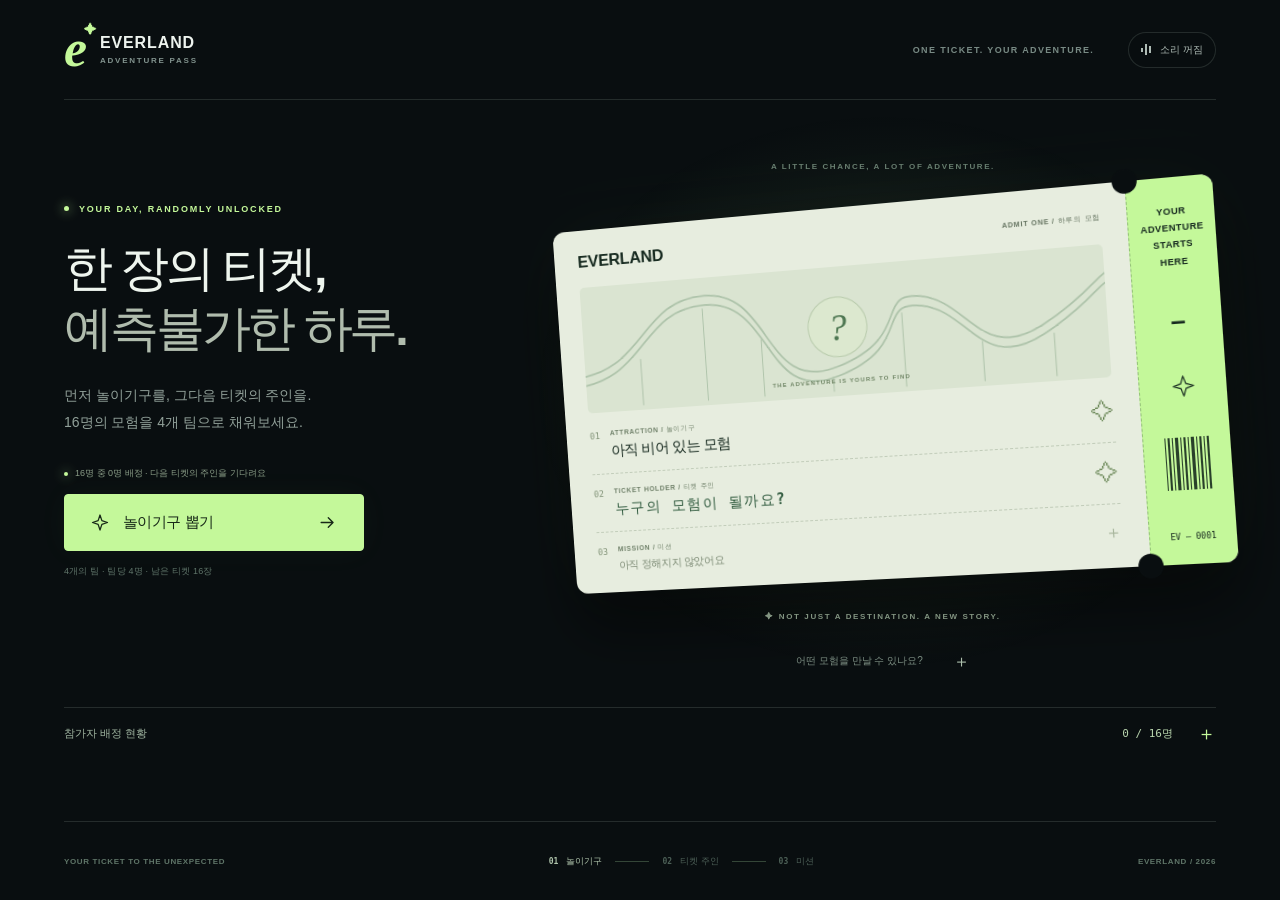
==== commit 81725aec: "Add ticket holder reels and surname card draws" ====
--- a/index.html
+++ b/index.html
@@ -8,7 +8,10 @@
     <title>에버랜드 어드벤처 패스 — 오늘의 모험 뽑기</title>
     <link rel="icon" href="data:image/svg+xml,%3Csvg xmlns='http://www.w3.org/2000/svg' viewBox='0 0 64 64'%3E%3Crect width='64' height='64' rx='14' fill='%23090e10'/%3E%3Ctext x='17' y='48' font-family='Georgia,serif' font-style='italic' font-size='53' fill='%23c4f89a'%3Ee%3C/text%3E%3C/svg%3E">
     <link rel="stylesheet" href="styles.css">
+    <link rel="stylesheet" href="name-draw.css">
     <script src="effects.js" defer></script>
+    <script src="participants.js" defer></script>
+    <script src="name-draw.js" defer></script>
     <script src="app.js" defer></script>
   </head>
   <body data-stage="intro">
@@ -57,10 +60,11 @@
               </div>
               <div class="ticket-slots">
                 <div class="ticket-slot ride-slot"><span class="slot-number">01</span><div><span class="slot-label">ATTRACTION / 놀이기구</span><strong id="ticket-ride-name">아직 비어 있는 모험</strong></div><span class="slot-state" id="slot-state" aria-hidden="true">✧</span></div>
-                <div class="ticket-slot mission-slot"><span class="slot-number">02</span><div><span class="slot-label">MISSION / 미션</span><strong>아직 정해지지 않았어요</strong></div><span class="slot-state" aria-hidden="true">＋</span></div>
+                <div class="ticket-slot owner-slot"><span class="slot-number">02</span><div><span class="slot-label">TICKET HOLDER / 티켓 주인</span><strong id="ticket-owner-name">누구의 모험이 될까요?</strong></div><span class="slot-state" id="owner-slot-state" aria-hidden="true">✧</span></div>
+                <div class="ticket-slot mission-slot"><span class="slot-number">03</span><div><span class="slot-label">MISSION / 미션</span><strong>아직 정해지지 않았어요</strong></div><span class="slot-state" aria-hidden="true">＋</span></div>
               </div>
             </div>
-            <div class="ticket-stub"><span class="stub-label">YOUR<br>ADVENTURE<br>STARTS HERE</span><svg class="stub-spark" aria-hidden="true"><use href="#icon-spark"></use></svg><div class="barcode" aria-hidden="true"></div><span class="ticket-number">EV — 0001</span></div>
+            <div class="ticket-stub"><span class="stub-label">YOUR<br>ADVENTURE<br>STARTS HERE</span><strong class="stub-owner" id="stub-owner" aria-label="티켓 주인 미정">—</strong><svg class="stub-spark" aria-hidden="true"><use href="#icon-spark"></use></svg><div class="barcode" aria-hidden="true"></div><span class="ticket-number" id="ticket-number">EV — 0001</span></div>
             <span class="ticket-stamp" id="ticket-stamp" aria-hidden="true">ADVENTURE<br>UNLOCKED</span>
           </article>
           <span class="orbit-label orbit-label-bottom" aria-hidden="true">✦ NOT JUST A DESTINATION. A NEW STORY.</span>
@@ -69,9 +73,15 @@
         <div class="ticket-actions">
           <div class="ticket-ready"><span class="status-dot"></span><span id="ticket-ready-label">티켓에 모험을 채울 준비가 됐어요</span></div>
           <button class="primary-button draw-button" id="draw-button" type="button" disabled><svg aria-hidden="true"><use href="#icon-spark"></use></svg><span id="draw-button-label">놀이기구 뽑기</span><svg aria-hidden="true"><use href="#icon-arrow"></use></svg></button>
-          <span class="draw-note">8개의 놀이기구 · 같은 확률 · 뜻밖의 즐거움</span>
+          <span class="draw-note" id="draw-note">4개의 팀 · 팀당 4명 · 중복 없는 티켓</span>
         </div>
         <details class="attraction-pool" id="attraction-pool"><summary>어떤 모험을 만날 수 있나요? <span>＋</span></summary><div class="pool-list" id="pool-list"></div></details>
+        <details class="assignment-details" id="assignment-details">
+          <summary><span>참가자 배정 현황</span><span id="assignment-count">0 / 16명</span><span class="assignment-expand" aria-hidden="true">＋</span></summary>
+          <div class="assignment-teams" id="assignment-teams"></div>
+          <div class="waiting-participants"><p id="waiting-label">아직 티켓을 기다리는 참가자</p><div id="waiting-list"></div></div>
+          <div class="assignment-controls"><span id="storage-note">배정 현황은 이 브라우저에 저장됩니다.</span><button class="text-button" id="reset-event" type="button" disabled>전체 배정 초기화</button></div>
+        </details>
       </section>
 
       <section class="screen draw-screen" id="draw-screen" aria-labelledby="draw-heading" hidden>
@@ -80,7 +90,7 @@
           <div class="machine-orbit orbit-one" aria-hidden="true"></div><div class="machine-orbit orbit-two" aria-hidden="true"></div>
           <div class="machine-topline"><span>DESTINATION SELECTOR</span><span><i></i> LIVE DRAW</span></div>
           <div class="roulette-stage" id="roulette-stage">
-            <div class="roulette-cylinder" id="roulette-cylinder" role="img" aria-label="8개 놀이기구가 회전하는 원통형 룰렛"></div>
+            <div class="roulette-cylinder" id="roulette-cylinder" role="img" aria-label="4개 팀의 놀이기구가 회전하는 원통형 룰렛"></div>
             <span class="cylinder-cap cylinder-cap-left" aria-hidden="true"></span><span class="cylinder-cap cylinder-cap-right" aria-hidden="true"></span>
             <span class="selection-window" aria-hidden="true"></span><span class="reel-shade" aria-hidden="true"></span>
           </div>
@@ -90,22 +100,31 @@
         <p class="draw-bottom-note"><svg aria-hidden="true"><use href="#icon-spark"></use></svg>당신의 티켓에 채워질 첫 번째 목적지</p>
       </section>
 
-      <section class="screen reveal-screen" id="reveal-screen" aria-labelledby="reveal-heading" hidden>
+      <section class="screen reveal-screen" id="reveal-screen" aria-labelledby="cinematic-heading" hidden>
         <canvas class="effects-canvas" id="effects-canvas" aria-hidden="true"></canvas>
         <div class="reveal-vignette" aria-hidden="true"></div><div class="reveal-flare" aria-hidden="true"></div>
-        <div class="reveal-content">
+        <div class="cinematic-caption" id="cinematic-caption">
+          <p class="eyebrow">A CHANCE BECOMES AN ADVENTURE</p>
+          <h1 id="cinematic-heading" tabindex="-1">어떤 모험이 기다릴까요?</h1>
+          <p id="cinematic-hint">작은 빛 하나가, 오늘의 목적지를 찾아갑니다.</p>
+          <div class="cinematic-progress" aria-hidden="true"><span></span></div>
+          <span class="cinematic-step" id="cinematic-step">01 / ARRIVAL</span>
+        </div>
+        <div class="reveal-content" id="reveal-content" hidden inert>
           <p class="eyebrow reveal-eyebrow"><span class="status-dot"></span> ADVENTURE UNLOCKED</p>
           <p class="reveal-tag" id="reveal-tag"></p>
           <h1 id="reveal-heading" tabindex="-1"></h1>
           <p class="reveal-description" id="reveal-description"></p>
-          <div class="reveal-pass" aria-hidden="true"><svg class="reveal-pass-icon" id="reveal-pass-icon"><use href="#icon-timber"></use></svg><div><span>YOUR NEXT STOP</span><strong id="reveal-pass-name"></strong><small>01 / ATTRACTION CONFIRMED</small></div><span class="pass-check">✓</span></div>
-          <div class="reveal-actions"><button class="primary-button" id="keep-button" type="button" disabled>티켓에 담기<svg aria-hidden="true"><use href="#icon-arrow"></use></svg></button><button class="text-button" id="redraw-button" type="button" disabled>한 번 더 뽑기 <span aria-hidden="true">↻</span></button></div>
+          <div class="reveal-pass" aria-hidden="true"><svg class="reveal-pass-icon" id="reveal-pass-icon"><use></use></svg><div><span>YOUR NEXT STOP</span><strong id="reveal-pass-name"></strong><small>01 / ATTRACTION CONFIRMED</small></div><span class="pass-check">✓</span></div>
+          <div class="reveal-actions"><button class="primary-button" id="keep-button" type="button" disabled>티켓 주인 뽑기<svg aria-hidden="true"><use href="#icon-arrow"></use></svg></button><button class="text-button" id="redraw-button" type="button" disabled>한 번 더 뽑기 <span aria-hidden="true">↻</span></button></div>
         </div>
-        <span class="reveal-index" id="reveal-index" aria-hidden="true"></span>
+        <span class="reveal-index" id="reveal-index" aria-hidden="true" hidden></span>
       </section>
+      <section class="screen owner-screen" id="owner-screen" aria-labelledby="owner-heading" hidden></section>
     </main>
 
-    <footer class="app-footer"><span id="footer-caption">YOUR TICKET TO THE UNEXPECTED</span><div class="journey-steps" aria-label="티켓 진행 상황"><span class="step active" id="ride-step"><i>01</i>놀이기구</span><span class="step-connector" aria-hidden="true"></span><span class="step"><i>02</i>미션</span></div><span class="footer-number">EVERLAND / 2026</span></footer>
+    <footer class="app-footer"><span id="footer-caption">YOUR TICKET TO THE UNEXPECTED</span><div class="journey-steps" aria-label="티켓 진행 상황"><span class="step active" id="ride-step"><i>01</i>놀이기구</span><span class="step-connector" aria-hidden="true"></span><span class="step" id="owner-step"><i>02</i>티켓 주인</span><span class="step-connector" aria-hidden="true"></span><span class="step"><i>03</i>미션</span></div><span class="footer-number">EVERLAND / 2026</span></footer>
+    <dialog class="reset-dialog" id="reset-dialog" aria-labelledby="reset-heading"><h2 id="reset-heading">전체 배정을 초기화할까요?</h2><p>이 브라우저에 저장된 티켓과 팀 배정이 지워지고,<br>16명 모두 다시 추첨할 수 있게 됩니다.</p><div><button class="primary-button" id="cancel-reset" type="button" autofocus>돌아가기</button><button class="text-button" id="confirm-reset" type="button">전체 배정 초기화</button></div></dialog>
     <button class="skip-button" id="skip-button" type="button" hidden>연출 건너뛰기 <span aria-hidden="true">↗</span></button>
     <div class="opening-overlay" id="opening-overlay" aria-hidden="true"><div class="opening-spark">✦</div><span>당신의 모험을 준비하는 중</span><div class="opening-line"></div></div>
     <p class="sr-only" id="live-status" role="status" aria-live="polite"></p>
--- a/styles.css
+++ b/styles.css
@@ -117,7 +117,8 @@
 .step-connector { width: 34px; height: 1px; background: #344638; }
 
 /* The draw keeps the cylinder, but frames it as a ticket destination machine. */
-.draw-screen { display: flex; flex-direction: column; align-items: center; justify-content: center; min-height: calc(100svh - 179px); padding: 44px 0 36px; text-align: center; }
+.draw-screen { display: flex; flex-direction: column; align-items: center; justify-content: center; min-height: calc(100svh - 179px); padding: 44px 0 36px; opacity: 1; text-align: center; transition: opacity .95s ease, filter .95s ease, transform .95s ease; }
+.draw-screen.is-fading { opacity: 0; filter: blur(8px); transform: translateY(-12px) scale(.985); pointer-events: none; }
 .draw-intro { position: relative; z-index: 2; }
 .draw-intro .eyebrow { justify-content: center; margin-bottom: 15px; }
 .draw-intro h1 { margin: 0; font-size: clamp(26px, 3vw, 42px); letter-spacing: -.06em; font-weight: 750; }
@@ -129,7 +130,7 @@
 .machine-topline i { display: inline-block; width: 4px; height: 4px; margin-right: 7px; border-radius: 50%; background: var(--mint); }
 .machine-bottomline { margin-top: 17px; font-size: 8px; }
 .roulette-stage { --panel-height: 104px; --cylinder-radius: 125.5px; position: relative; width: 100%; height: 300px; margin-top: 15px; overflow: clip; perspective: 1400px; perspective-origin: center; }
-.roulette-cylinder { position: absolute; top: 50%; left: 3%; width: 94%; height: var(--panel-height); transform: translateY(-50%) rotateX(0deg); transform-style: preserve-3d; will-change: transform; transition: transform 3.7s cubic-bezier(.12, .7, .14, 1); }
+.roulette-cylinder { position: absolute; top: 50%; left: 3%; width: 94%; height: var(--panel-height); transform: translateY(-50%) rotateX(0deg); transform-style: preserve-3d; will-change: transform; transition: transform 4.4s cubic-bezier(.2, .4, .3, 1); }
 .cylinder-panel { position: absolute; top: 50%; left: 0; display: flex; align-items: center; justify-content: center; gap: 24px; width: 100%; height: var(--panel-height); padding: 10px 50px; border-top: 1px solid rgba(173, 207, 177, .22); border-bottom: 1px solid rgba(173, 207, 177, .13); background: linear-gradient(180deg, #21302a, #151e19 25%, #121a17 55%, #233026); color: #f1f8e9; backface-visibility: hidden; font-size: clamp(23px, 3vw, 34px); font-weight: 800; letter-spacing: -.045em; text-align: center; white-space: nowrap; text-shadow: 0 2px 14px rgba(0, 0, 0, .8); transform: translateY(-50%) rotateX(var(--panel-rotation)) translateZ(var(--cylinder-radius)); }
 .cylinder-panel svg { width: 43px; height: 43px; color: var(--mint); stroke-width: 1.5; }
 .cylinder-cap { position: absolute; z-index: 3; top: 50%; width: 24px; height: 84%; border: 1px solid #4f6d50; border-radius: 50%; background: linear-gradient(90deg, #0d1710, #465c3c 50%, #15211a); box-shadow: 0 0 18px rgba(0,0,0,.8); transform: translateY(-50%); pointer-events: none; }
@@ -145,7 +146,6 @@
 .charge-track { height: 2px; margin: 22px 9px 0; overflow: hidden; background: #19271e; }
 .charge-track span { display: block; width: 100%; height: 100%; background: var(--mint); transform: scaleX(0); transform-origin: left; }
 .gacha-machine.is-spinning .charge-track span { animation: charge-up 4.05s cubic-bezier(.12, .7, .14, 1) forwards; }
-.gacha-machine.is-locked .selection-window { box-shadow: 0 0 50px rgba(176, 255, 139, .3); }
 .draw-bottom-note { display: flex; align-items: center; gap: 8px; margin: 0; color: #9cbaa0; font-size: 11px; }
 .draw-bottom-note svg { width: 14px; height: 14px; }
 
@@ -153,20 +153,30 @@
 .reveal-screen { display: flex; align-items: center; min-height: calc(100svh - 179px); padding: 64px 0; }
 .effects-canvas, .reveal-vignette, .reveal-flare { position: fixed; inset: 0; width: 100%; height: 100%; pointer-events: none; }
 .effects-canvas { z-index: 0; }
-.reveal-vignette { z-index: 1; background: linear-gradient(90deg, rgba(9, 14, 16, .93) 0%, rgba(9, 14, 16, .8) 33%, rgba(9, 14, 16, .08) 75%), linear-gradient(0deg, #090e10 0%, transparent 30%, transparent 82%, rgba(9, 14, 16, .6)); }
-.reveal-flare { z-index: 2; opacity: 0; background: radial-gradient(ellipse at 68% 40%, rgba(var(--accent-rgb), .17), transparent 60%); animation: reveal-flare 1.9s ease both; }
+.reveal-vignette { z-index: 1; background: radial-gradient(ellipse at 50% 44%, transparent 18%, rgba(9,14,16,.18) 55%, rgba(9,14,16,.8) 100%), linear-gradient(0deg, #090e10 0%, transparent 32%, transparent 82%, rgba(9,14,16,.5)); }
+.reveal-vignette::after { position: absolute; inset: 0; background: linear-gradient(90deg, rgba(9, 14, 16, .93) 0%, rgba(9, 14, 16, .8) 33%, rgba(9, 14, 16, .08) 75%); opacity: 0; content: ""; transition: opacity 1s ease; }
+.reveal-screen.is-revealed .reveal-vignette::after { opacity: 1; }
+.reveal-flare { z-index: 2; opacity: 0; background: radial-gradient(ellipse at 68% 40%, rgba(var(--accent-rgb), .17), transparent 60%); }
+.reveal-screen.is-revealed .reveal-flare { animation: reveal-flare 1.9s ease both; }
+.cinematic-caption { position: fixed; z-index: 3; right: 5vw; bottom: 15vh; left: 5vw; text-align: center; animation: content-enter 1s .2s ease both; }
+.cinematic-caption .eyebrow { justify-content: center; margin-bottom: 19px; color: var(--accent); font-size: 8px; transition: color 1s ease; }
+.cinematic-caption h1 { margin: 0; color: #c3d0c7; font-size: clamp(20px, 2vw, 28px); font-weight: 600; letter-spacing: -.045em; line-height: 1.4; }
+.cinematic-caption > p:not(.eyebrow) { margin: 13px 0 0; color: #7e9488; font-size: 11px; line-height: 1.7; }
+.cinematic-progress { width: 112px; height: 1px; margin: 24px auto 15px; overflow: hidden; background: #24362c; }
+.cinematic-progress span { display: block; width: 100%; height: 100%; background: var(--accent); transform-origin: left; animation: charge-up 5.4s linear both; }
+.cinematic-step { color: #627f6e; font-family: monospace; font-size: 8px; letter-spacing: .18em; }
 .reveal-content { position: relative; z-index: 3; width: min(630px, 58%); }
-.reveal-eyebrow { color: var(--accent); margin-bottom: 29px; opacity: 0; animation: content-enter .8s .2s ease forwards; }
-.reveal-tag { margin: 0 0 13px; color: var(--accent); font-size: 12px; font-weight: 700; letter-spacing: .02em; opacity: 0; animation: content-enter .7s .5s ease forwards; }
-.reveal-content h1 { margin: 0; font-size: clamp(40px, 5.4vw, 78px); font-weight: 850; letter-spacing: -.075em; line-height: 1.22; word-break: keep-all; opacity: 0; animation: title-reveal 1s .7s cubic-bezier(.18, .75, .2, 1) forwards; }
-.reveal-description { max-width: 440px; margin: 22px 0 29px; color: #a6b5ae; font-size: 14px; line-height: 1.8; word-break: keep-all; opacity: 0; animation: content-enter .75s .95s ease forwards; }
-.reveal-pass { display: flex; align-items: center; gap: 15px; width: min(100%, 410px); min-height: 102px; padding: 20px 24px; border: 1px solid rgba(var(--accent-rgb), .3); border-radius: 4px; color: #d6e5d6; background: rgba(var(--accent-rgb), .045); opacity: 0; transform: translateY(25px) rotate(-3deg); animation: pass-reveal .8s 1.15s ease forwards; }
+.reveal-eyebrow { color: var(--accent); margin-bottom: 29px; opacity: 0; animation: content-enter .6s ease forwards; }
+.reveal-tag { margin: 0 0 13px; color: var(--accent); font-size: 12px; font-weight: 700; letter-spacing: .02em; opacity: 0; animation: content-enter .5s .1s ease forwards; }
+.reveal-content h1 { margin: 0; font-size: clamp(40px, 5.4vw, 78px); font-weight: 850; letter-spacing: -.075em; line-height: 1.22; word-break: keep-all; opacity: 0; animation: title-reveal .8s .15s cubic-bezier(.18, .75, .2, 1) forwards; }
+.reveal-description { max-width: 440px; margin: 22px 0 29px; color: #a6b5ae; font-size: 14px; line-height: 1.8; word-break: keep-all; opacity: 0; animation: content-enter .6s .35s ease forwards; }
+.reveal-pass { display: flex; align-items: center; gap: 15px; width: min(100%, 410px); min-height: 102px; padding: 20px 24px; border: 1px solid rgba(var(--accent-rgb), .3); border-radius: 4px; color: #d6e5d6; background: rgba(var(--accent-rgb), .045); opacity: 0; transform: translateY(25px) rotate(-3deg); animation: pass-reveal .7s .55s ease forwards; }
 .reveal-pass-icon { flex: 0 0 auto; width: 40px; height: 40px; color: var(--accent); }
 .reveal-pass > div > span { color: #7e968a; font-size: 7px; letter-spacing: .17em; }
 .reveal-pass strong { display: block; margin: 7px 0 9px; font-size: 17px; letter-spacing: -.035em; }
 .reveal-pass small { display: block; color: var(--accent); font-family: monospace; font-size: 7px; letter-spacing: .11em; }
 .pass-check { margin-left: auto; color: var(--accent); font-size: 24px; font-weight: 300; }
-.reveal-actions { display: flex; align-items: center; gap: 26px; margin-top: 30px; opacity: 0; animation: content-enter .7s 1.45s ease forwards; }
+.reveal-actions { display: flex; align-items: center; gap: 26px; margin-top: 30px; opacity: 0; animation: content-enter .5s .8s ease forwards; }
 .reveal-actions .primary-button { min-width: 200px; }
 .text-button { padding: 10px 0; border: 0; color: #94a79a; background: none; font-size: 11px; }
 .text-button span { display: inline-block; margin-left: 5px; font-size: 17px; vertical-align: middle; }
@@ -189,6 +199,9 @@
 body[data-stage="intro"] .ticket-art::after { position: absolute; top: 0; bottom: 0; left: -20%; width: 15%; background: linear-gradient(90deg, transparent, rgba(245, 255, 231, .8), transparent); content: ""; animation: ticket-scan 1.15s .85s ease both; }
 body[data-stage="draw"] .app-header, body[data-stage="reveal"] .app-header { border-bottom-color: transparent; }
 body[data-stage="draw"] .app-footer, body[data-stage="reveal"] .app-footer { border-top-color: transparent; }
+.app-header, .app-footer { transition: opacity .95s ease; }
+body:has(.draw-screen.is-fading:not([hidden])) .app-header, body:has(.draw-screen.is-fading:not([hidden])) .app-footer { opacity: .28; }
+body:has(.reveal-screen:not([hidden]):not(.is-revealed)) .app-header, body:has(.reveal-screen:not([hidden]):not(.is-revealed)) .app-footer { opacity: .35; }
 .noscript-message { position: fixed; z-index: 100; top: 0; left: 0; right: 0; padding: 20px; color: #16291f; background: var(--mint); text-align: center; font-size: 14px; }
 
 @keyframes opening-spark { from { opacity: 0; transform: scale(.4) rotate(-50deg); } 55% { opacity: 1; transform: scale(1.1) rotate(5deg); } to { transform: scale(1) rotate(0); } }
@@ -315,3 +328,49 @@
   .reveal-flare { animation: none !important; opacity: .35; }
   .charge-track span { transform: scaleX(1); }
 }
+
+/* A ticket is complete only after its attraction and owner have been drawn. */
+.owner-slot strong { color: #315b3f; font-family: monospace; letter-spacing: .1em; }
+.stub-owner { margin: 9px 0 2px; font-family: monospace; font-size: 21px; font-weight: 850; letter-spacing: .04em; }
+.stub-owner + .stub-spark { width: 23px; height: 23px; margin: 9px 0; }
+.team-full { opacity: .38; }
+.assignment-details { grid-column: 1 / -1; width: 100%; margin-top: 34px; border-top: 1px solid var(--line); }
+.assignment-details > summary { display: flex; align-items: center; gap: 24px; min-height: 52px; padding: 10px 0; color: #9eb39f; cursor: pointer; font-size: 11px; list-style: none; }
+.assignment-details > summary::-webkit-details-marker { display: none; }
+.assignment-details > summary > span:first-child { margin-right: auto; }
+#assignment-count { color: #b8d4ad; font-family: monospace; font-size: 11px; }
+.assignment-expand { color: var(--mint); font-size: 19px; transition: transform .2s; }
+.assignment-details[open] .assignment-expand { transform: rotate(45deg); }
+.assignment-teams { display: grid; grid-template-columns: repeat(4, minmax(0, 1fr)); gap: 14px; padding: 8px 0 24px; }
+.assignment-team { min-width: 0; padding: 18px; border: 1px solid rgba(196,248,154,.13); border-radius: 4px; background: rgba(196,248,154,.025); }
+.assignment-team-heading { display: flex; align-items: center; gap: 8px; }
+.assignment-team-heading svg { flex: 0 0 auto; width: 27px; height: 27px; color: #a1c38f; }
+.assignment-team-heading h3 { margin: 0; color: #c7d9bf; font-size: 11px; font-weight: 650; word-break: keep-all; }
+.assignment-team-heading > span { margin-left: auto; color: #7f9f72; font-family: monospace; font-size: 9px; white-space: nowrap; }
+.assignment-team ol { display: grid; grid-template-columns: repeat(2, 1fr); gap: 8px; margin: 17px 0 0; padding: 0; list-style: none; }
+.assignment-team li { padding: 9px 7px; border: 1px solid rgba(196,248,154,.22); border-radius: 2px; color: var(--mint); background: rgba(196,248,154,.07); font-family: monospace; font-size: 15px; font-weight: 700; text-align: center; }
+.assignment-team li.empty-seat { border: 1px dashed rgba(196,248,154,.1); color: #465e4b; background: transparent; font-family: inherit; font-size: 10px; font-weight: 400; }
+.waiting-participants > p { margin: 0 0 13px; color: #728d79; font-size: 10px; }
+#waiting-list { display: flex; flex-wrap: wrap; gap: 9px; }
+#waiting-list > span { padding: 6px 9px; border: 1px solid var(--line); border-radius: 2px; color: #a4b79f; font-family: monospace; font-size: 11px; }
+.assignment-controls { display: flex; align-items: center; justify-content: space-between; gap: 18px; margin-top: 20px; padding-top: 14px; border-top: 1px solid var(--line); }
+#storage-note { color: #5e7966; font-size: 9px; }
+#reset-event { color: #8e9d8a; font-size: 9px; }
+#reset-event:hover:not(:disabled) { color: #d7c2a6; }
+#reset-event:disabled { color: #425349; cursor: default; }
+.reset-dialog { width: min(450px, 90vw); padding: 32px; border: 1px solid rgba(196,248,154,.3); border-radius: 8px; color: var(--white); background: #101a15; box-shadow: 0 25px 100px #000; }
+.reset-dialog::backdrop { background: rgba(0,0,0,.8); }
+.reset-dialog h2 { margin: 0 0 17px; font-size: 22px; letter-spacing: -.05em; }
+.reset-dialog p { margin: 0; color: #8ca48d; font-size: 12px; line-height: 1.9; word-break: keep-all; }
+.reset-dialog > div { display: flex; align-items: center; gap: 25px; margin-top: 27px; }
+.reset-dialog .primary-button { min-height: 43px; padding: 0 20px; font-size: 12px; }
+body[data-stage="owner"] .app-header, body[data-stage="owner"] .app-footer { border-color: transparent; }
+@media (max-width: 760px) {
+  .assignment-teams { grid-template-columns: repeat(2, minmax(0, 1fr)); }
+  .assignment-team { padding: 12px; }
+  .assignment-team-heading h3 { font-size: 9px; }
+  .assignment-team-heading svg { width: 21px; height: 21px; }
+  .assignment-team-heading > span { font-size: 7px; }
+  .assignment-controls { flex-wrap: wrap; }
+  .stub-owner { font-size: 17px; }
+}
--- a/name-draw.css
+++ b/name-draw.css
@@ -0,0 +1,126 @@
+/* Two independently rotating name reels and the final surname card choice. */
+.owner-screen { --owner-face-height: 88px; --owner-radius: 362px; position: relative; display: flex; flex-direction: column; align-items: center; justify-content: center; min-height: calc(100svh - 179px); padding: 32px 0; }
+.owner-screen::before { position: absolute; z-index: -1; inset: 4% 3%; border-radius: 50%; background: radial-gradient(ellipse at center, rgba(179,224,145,.055), transparent 68%); content: ""; pointer-events: none; }
+.owner-intro { position: relative; z-index: 2; text-align: center; }
+.owner-intro .eyebrow { justify-content: center; margin-bottom: 17px; font-size: 8px; }
+.owner-intro h1 { margin: 0; font-size: clamp(30px, 3.3vw, 44px); font-weight: 750; letter-spacing: -.06em; line-height: 1.3; }
+.owner-description { margin: 13px 0 0; color: #849c8c; font-size: 12px; line-height: 1.8; }
+.owner-destination { display: inline-flex; align-items: center; gap: 9px; min-height: 34px; margin-top: 20px; padding: 0 13px; border: 1px solid rgba(166,204,153,.2); border-radius: 30px; color: #c0d4ba; background: rgba(113,156,93,.04); font-size: 11px; font-weight: 600; }
+.owner-destination svg { width: 20px; height: 20px; color: var(--mint); }
+.owner-destination-label { margin-left: 6px; color: #668568; font-family: monospace; font-size: 7px; letter-spacing: .08em; }
+.owner-layout { position: relative; display: grid; grid-template-columns: 1fr; align-items: center; justify-content: center; width: min(960px, 100%); margin-top: 38px; }
+.owner-reels-area { width: min(470px, 100%); margin: 0 auto; transition: opacity .6s, transform .6s; }
+.owner-machine-meta { display: flex; justify-content: space-between; padding: 0 9px; color: #678369; font-family: monospace; font-size: 8px; letter-spacing: .12em; }
+.owner-reels { position: relative; display: flex; align-items: center; justify-content: center; gap: 25px; margin: 16px 0 19px; }
+.owner-reel-window { position: relative; width: 190px; height: 236px; overflow: clip; border-left: 1px solid #3b583d; border-right: 1px solid #3b583d; border-radius: 30px / 50%; background: #0b1510; perspective: 1600px; perspective-origin: center; }
+.owner-letter-reel { position: absolute; top: 50%; left: 0; width: 100%; height: var(--owner-face-height); transform-style: preserve-3d; will-change: transform; }
+.owner-letter-face { position: absolute; top: 50%; left: 0; display: grid; width: 100%; height: var(--owner-face-height); place-items: center; border-top: 1px solid rgba(174,210,158,.2); border-bottom: 1px solid rgba(174,210,158,.1); color: #ecf4e7; background: linear-gradient(90deg, #152019, #1b2a1e 25%, #202e21 50%, #1b2a1e 75%, #152019); font-family: "Arial", sans-serif; font-size: 84px; font-weight: 700; letter-spacing: -.06em; line-height: 1; backface-visibility: hidden; user-select: none; transform: translateY(-50%) rotateX(var(--letter-angle)) translateZ(var(--owner-radius)); }
+.owner-reel-selection { position: absolute; z-index: 4; top: 50%; left: 0; right: 0; height: var(--owner-face-height); border-top: 1px solid rgba(196,248,154,.65); border-bottom: 1px solid rgba(196,248,154,.65); box-shadow: inset 0 0 22px rgba(196,248,154,.025); transform: translateY(-50%); pointer-events: none; transition: border-color .3s, box-shadow .3s; }
+.owner-reel-selection::before, .owner-reel-selection::after { position: absolute; top: 50%; width: 5px; height: 5px; border-top: 1px solid var(--mint); border-right: 1px solid var(--mint); content: ""; }
+.owner-reel-selection::before { left: 7px; transform: translateY(-50%) rotate(45deg); }
+.owner-reel-selection::after { right: 7px; transform: translateY(-50%) rotate(-135deg); }
+.owner-reel-shade { position: absolute; z-index: 5; inset: -1px; background: linear-gradient(180deg, #090e10 0%, rgba(9,14,16,.82) 10%, rgba(9,14,16,.18) 31%, transparent 40%, transparent 60%, rgba(9,14,16,.18) 69%, rgba(9,14,16,.82) 90%, #090e10 100%); pointer-events: none; }
+.owner-reel-join { flex: 0 0 auto; color: #557049; font-size: 15px; }
+.owner-reel-window[data-locked="true"] .owner-reel-selection { border-color: var(--mint); box-shadow: inset 0 0 23px rgba(196,248,154,.08), 0 0 25px rgba(196,248,154,.12); }
+.owner-reel-window[data-locked="true"] .owner-letter-face { color: var(--mint); }
+.owner-machine-bottom { font-size: 7px; letter-spacing: .08em; }
+.owner-initials-line { display: flex; align-items: center; justify-content: center; gap: 12px; min-height: 32px; margin-top: 18px; color: #6f9174; font-size: 9px; }
+.owner-initials-line strong { color: #c5d9bc; font-family: monospace; font-size: 18px; font-weight: 500; letter-spacing: .15em; }
+.owner-initials-check { margin-left: 2px; color: var(--mint); font-size: 15px; }
+.owner-bottom-note { display: flex; align-items: center; justify-content: center; gap: 9px; margin: 29px 0 0; color: #718a76; font-size: 10px; }
+.owner-bottom-note span { color: #a6ca95; font-size: 17px; }
+
+.owner-screen[data-owner-phase="cards"] .owner-layout,
+.owner-screen[data-owner-phase="card-reveal"] .owner-layout,
+.owner-screen[data-owner-phase="confirmed"]:has(.owner-choice-area:not([hidden])) .owner-layout { grid-template-columns: minmax(0, 1fr) minmax(0, 1fr); gap: 70px; }
+.owner-screen[data-owner-phase="cards"] .owner-reels,
+.owner-screen[data-owner-phase="card-reveal"] .owner-reels,
+.owner-screen[data-owner-phase="confirmed"]:has(.owner-choice-area:not([hidden])) .owner-reels { gap: 15px; }
+.owner-screen[data-owner-phase="cards"] .owner-reel-window,
+.owner-screen[data-owner-phase="card-reveal"] .owner-reel-window,
+.owner-screen[data-owner-phase="confirmed"]:has(.owner-choice-area:not([hidden])) .owner-reel-window { width: 166px; height: 214px; }
+.owner-choice-area { min-width: 0; text-align: center; animation: owner-choice-enter .6s ease both; }
+.owner-card-eyebrow { margin: 0 0 11px; color: #6c8b6d; font-size: 7px; font-weight: 600; letter-spacing: .18em; }
+.owner-choice-area h2 { margin: 0; color: #c6d6bf; font-size: 19px; font-weight: 650; letter-spacing: -.045em; }
+.owner-card-description { min-height: 38px; margin: 11px 0 0; color: #77917b; font-size: 10px; line-height: 1.8; }
+.surname-cards { display: flex; align-items: center; justify-content: center; gap: 20px; margin-top: 22px; }
+.surname-card { position: relative; flex: 0 0 auto; width: 132px; height: 180px; padding: 0; border: 0; border-radius: 8px; color: #cae8b5; background: none; perspective: 900px; transition: opacity .5s, transform .4s; }
+.surname-card:focus-visible { outline-offset: 7px; }
+.surname-card:not(:disabled):hover { transform: translateY(-8px) rotate(-2deg); }
+.surname-card:nth-child(2):not(:disabled):hover { transform: translateY(-8px) rotate(2deg); }
+.surname-card-inner { position: absolute; inset: 0; width: 100%; height: 100%; transform-style: preserve-3d; transition: transform .7s cubic-bezier(.18,.75,.2,1); }
+.surname-card-back, .surname-card-face { position: absolute; inset: 0; display: flex; flex-direction: column; align-items: center; justify-content: center; padding: 15px 12px; overflow: hidden; border: 1px solid #72915d; border-radius: 8px; background: linear-gradient(145deg, #1a2d1d, #101d15 55%, #1b3020); backface-visibility: hidden; }
+.surname-card-back::before { position: absolute; inset: 6px; border: 1px solid rgba(173,212,146,.23); border-radius: 4px; content: ""; }
+.surname-card-back::after { position: absolute; inset: 24px -35px; border-top: 1px solid rgba(173,212,146,.12); border-bottom: 1px solid rgba(173,212,146,.12); content: ""; transform: rotate(-35deg); }
+.surname-card-number { position: absolute; top: 15px; left: 16px; color: #78956b; font-family: monospace; font-size: 7px; }
+.surname-card-star { position: relative; z-index: 1; margin-top: 3px; color: #c4f89a; font-size: 36px; text-shadow: 0 0 23px rgba(196,248,154,.16); }
+.surname-card-caption { position: relative; z-index: 1; margin-top: 13px; color: #a7c493; font-size: 8px; font-weight: 650; letter-spacing: .14em; line-height: 1.7; }
+.surname-card-mini { position: absolute; bottom: 17px; color: #5e7d56; font-family: monospace; font-size: 4px; letter-spacing: .04em; }
+.surname-card-face { border-color: #c4f89a; color: #1b3420; background: linear-gradient(145deg, #d5efb8, #b7e893); transform: rotateY(180deg); }
+.surname-face-label { color: #658552; font-family: monospace; font-size: 7px; letter-spacing: .17em; }
+.surname-card-face strong { margin: 13px 0 16px; color: #284629; font-family: Arial, sans-serif; font-size: 74px; font-weight: 600; line-height: 1; }
+.surname-face-footer { color: #64824d; font-size: 5px; font-weight: 700; letter-spacing: .05em; }
+.surname-card.is-selected .surname-card-inner { transform: rotateY(180deg); }
+.surname-card.is-selected { filter: drop-shadow(0 0 20px rgba(184,235,148,.13)); }
+.surname-card.is-unselected { opacity: .28; transform: translateY(6px) scale(.96); }
+.owner-confirmation { position: relative; z-index: 6; margin-top: 19px; text-align: center; animation: owner-result-enter .6s ease both; }
+.owner-confirmed-eyebrow { display: block; color: #81a176; font-size: 7px; letter-spacing: .18em; }
+.owner-confirmation h2 { margin: 9px 0 0; color: var(--mint); font-family: Arial, sans-serif; font-size: 61px; font-weight: 600; letter-spacing: .07em; line-height: 1.1; text-shadow: 0 0 34px rgba(196,248,154,.1); }
+.owner-confirmation h2:focus { outline: none; }
+.owner-confirmation > p { margin: 10px 0 0; color: #85a17d; font-size: 10px; }
+.owner-screen[data-owner-phase="confirmed"] .owner-reels-area { opacity: .46; transform: scale(.96); }
+.owner-screen[data-owner-phase="confirmed"] .owner-layout { margin-top: 23px; }
+.owner-screen[data-owner-phase="confirmed"] .owner-intro .owner-destination { margin-top: 13px; }
+.owner-screen[data-owner-phase="confirmed"] .owner-reel-window { height: 180px; }
+.owner-screen[data-owner-phase="confirmed"] .owner-initials-line { margin-top: 8px; }
+.owner-screen[data-owner-phase="confirmed"] .owner-choice-area .surname-cards { margin-top: 15px; }
+.owner-screen[data-owner-phase="confirmed"] .owner-choice-area .surname-card { height: 160px; }
+
+@keyframes owner-choice-enter { from { opacity: 0; transform: translateY(18px); } to { opacity: 1; transform: translateY(0); } }
+@keyframes owner-result-enter { from { opacity: 0; transform: translateY(12px) scale(.94); } to { opacity: 1; transform: translateY(0) scale(1); } }
+@media (max-height: 760px) and (min-width: 761px) {
+  .owner-screen { min-height: calc(100svh - 140px); padding: 22px 0; }
+  .owner-intro h1 { font-size: 33px; }
+  .owner-intro .eyebrow { margin-bottom: 12px; }
+  .owner-description { margin-top: 9px; font-size: 11px; }
+  .owner-destination { margin-top: 13px; min-height: 30px; }
+  .owner-layout { margin-top: 24px; }
+  .owner-reel-window { height: 210px; }
+  .owner-bottom-note { margin-top: 22px; }
+  .owner-confirmation h2 { font-size: 45px; }
+  .owner-screen[data-owner-phase="confirmed"] .owner-reel-window { height: 145px; }
+  .owner-screen[data-owner-phase="confirmed"]:has(.owner-choice-area:not([hidden])) .owner-layout { margin-top: 18px; }
+  .owner-screen[data-owner-phase="confirmed"] .owner-choice-area .surname-card { height: 145px; }
+}
+@media (max-width: 760px) {
+  .owner-screen { min-height: calc(100svh - 155px); padding: 38px 0; }
+  .owner-intro .eyebrow { font-size: 6px; letter-spacing: .1em; }
+  .owner-intro h1 { font-size: 29px; }
+  .owner-description { max-width: 310px; margin: 12px auto 0; font-size: 10px; }
+  .owner-destination { font-size: 10px; }
+  .owner-destination-label { display: none; }
+  .owner-layout { margin-top: 30px; }
+  .owner-reels { gap: 12px; }
+  .owner-reel-window { width: min(36vw, 165px); height: 210px; border-radius: 22px / 50%; }
+  .owner-letter-face { font-size: 76px; }
+  .owner-reel-join { font-size: 11px; }
+  .owner-machine-meta { font-size: 6px; }
+  .owner-bottom-note { font-size: 8px; }
+  .owner-screen[data-owner-phase="cards"] .owner-layout,
+  .owner-screen[data-owner-phase="card-reveal"] .owner-layout,
+  .owner-screen[data-owner-phase="confirmed"]:has(.owner-choice-area:not([hidden])) .owner-layout { grid-template-columns: 1fr; gap: 27px; }
+  .owner-screen[data-owner-phase="cards"] .owner-reel-window,
+  .owner-screen[data-owner-phase="card-reveal"] .owner-reel-window,
+  .owner-screen[data-owner-phase="confirmed"]:has(.owner-choice-area:not([hidden])) .owner-reel-window { width: min(32vw, 145px); height: 156px; }
+  .owner-screen[data-owner-phase="cards"] .owner-intro .owner-description,
+  .owner-screen[data-owner-phase="card-reveal"] .owner-intro .owner-description { display: none; }
+  .owner-card-description { font-size: 9px; }
+  .surname-cards { margin-top: 17px; }
+  .surname-card { width: 115px; height: 157px; }
+  .surname-card-face strong { font-size: 62px; }
+  .owner-choice-area h2 { font-size: 17px; }
+  .owner-confirmation h2 { font-size: 48px; }
+}
+@media (prefers-reduced-motion: reduce) {
+  .owner-screen *, .owner-screen *::before, .owner-screen *::after { animation-duration: .01ms !important; animation-delay: 0s !important; transition-duration: .01ms !important; }
+}
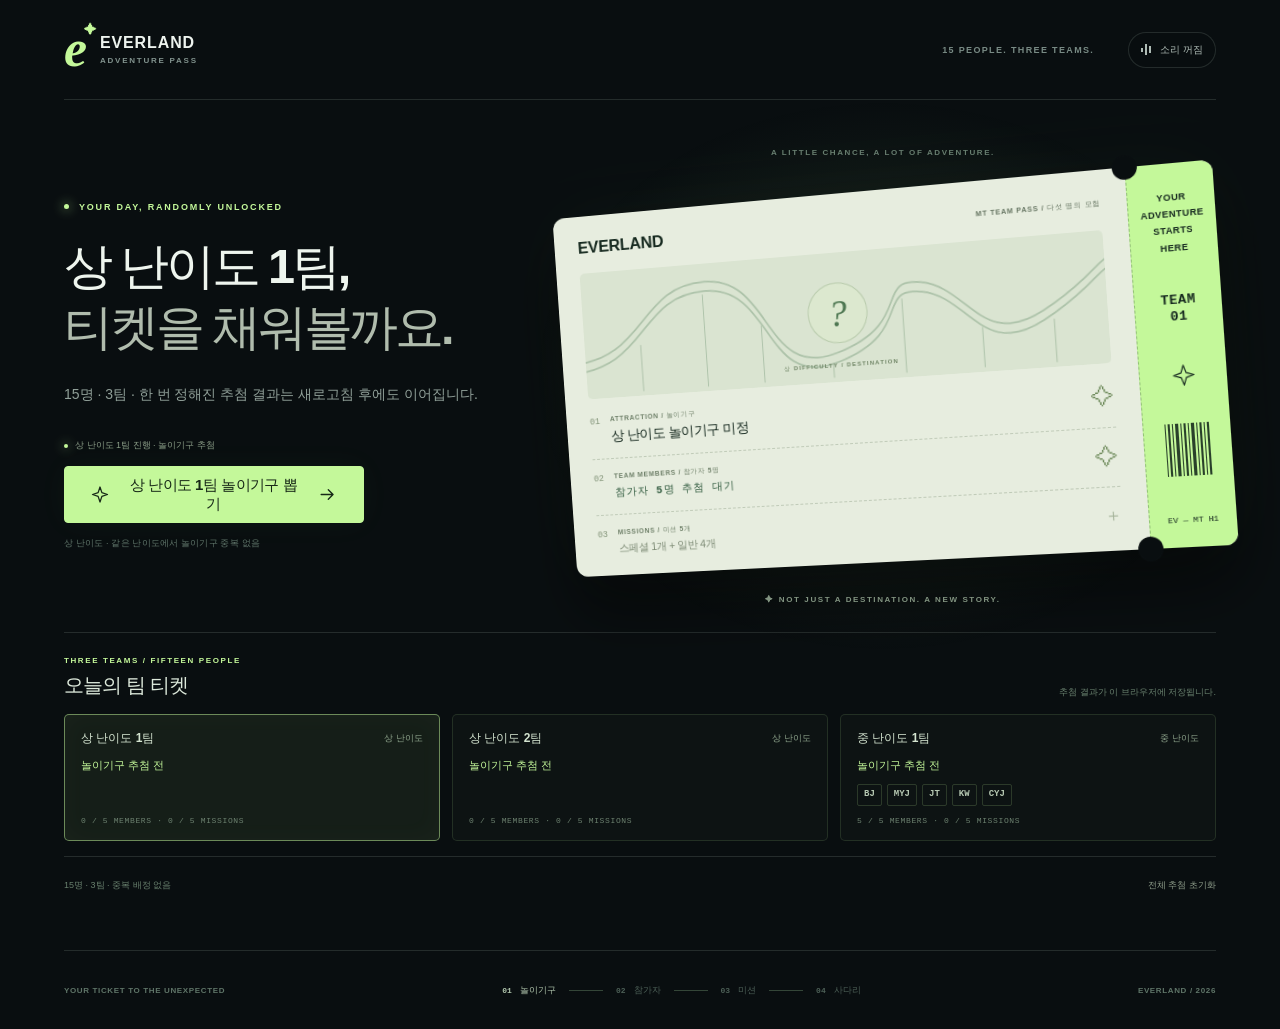
==== commit 0e9032f1: "Add three-team mission ladder raffle" ====
--- a/index.html
+++ b/index.html
@@ -4,13 +4,16 @@
     <meta charset="utf-8">
     <meta name="viewport" content="width=device-width, initial-scale=1, viewport-fit=cover">
     <meta name="theme-color" content="#090e10">
-    <meta name="description" content="빈 티켓에 오늘의 모험을 채워보세요. 에버랜드 놀이기구마다 펼쳐지는 특별한 뽑기 연출.">
-    <title>에버랜드 어드벤처 패스 — 오늘의 모험 뽑기</title>
+    <meta name="description" content="15명의 참가자를 세 팀으로 나누고, 놀이기구와 미션 사다리로 에버랜드 MT 티켓을 완성하세요.">
+    <title>에버랜드 MT 어드벤처 패스 — 팀 추첨</title>
     <link rel="icon" href="data:image/svg+xml,%3Csvg xmlns='http://www.w3.org/2000/svg' viewBox='0 0 64 64'%3E%3Crect width='64' height='64' rx='14' fill='%23090e10'/%3E%3Ctext x='17' y='48' font-family='Georgia,serif' font-style='italic' font-size='53' fill='%23c4f89a'%3Ee%3C/text%3E%3C/svg%3E">
     <link rel="stylesheet" href="styles.css">
     <link rel="stylesheet" href="name-draw.css">
     <script src="effects.js" defer></script>
     <script src="participants.js" defer></script>
+    <script src="event-data.js" defer></script>
+    <script src="ladder.js" defer></script>
+    <script src="raffle-state.js" defer></script>
     <script src="name-draw.js" defer></script>
     <script src="app.js" defer></script>
   </head>
@@ -34,7 +37,7 @@
         <span>EVERLAND<small>ADVENTURE PASS</small></span>
       </a>
       <div class="header-right">
-        <span class="edition">ONE TICKET. YOUR ADVENTURE.</span>
+        <span class="edition">15 PEOPLE. THREE TEAMS.</span>
         <button class="sound-toggle" id="sound-toggle" type="button" aria-pressed="false" aria-label="효과음 켜기"><span class="sound-bars" aria-hidden="true"><i></i><i></i><i></i></span><span id="sound-label">소리 꺼짐</span></button>
       </div>
     </header>
@@ -51,7 +54,7 @@
           <span class="orbit-label orbit-label-top" aria-hidden="true">A LITTLE CHANCE, A LOT OF ADVENTURE.</span>
           <article class="adventure-ticket" id="adventure-ticket" aria-label="오늘의 어드벤처 티켓">
             <div class="ticket-main">
-              <div class="ticket-topline"><span>EVERLAND</span><span class="ticket-mini-label">ADMIT ONE / 하루의 모험</span></div>
+          <div class="ticket-topline"><span>EVERLAND</span><span class="ticket-mini-label">MT TEAM PASS / 다섯 명의 모험</span></div>
               <div class="ticket-art" id="ticket-art">
                 <svg class="ticket-track" viewBox="0 0 560 130" fill="none" aria-hidden="true"><path d="M-20 95C70 95 63 16 138 16S196 128 278 102 321 27 370 35s59 76 125 39 60-61 89-49"/><path d="M-20 105C70 105 63 26 138 26S196 138 278 112 321 37 370 45s59 76 125 39 60-61 89-49"/><path class="track-support" d="M63 79v49m72-98v98m62-60v60m75-15v15m77-77v77m82-41v41m74-44v44"/></svg>
                 <div class="mystery-mark" id="mystery-mark" aria-hidden="true">?</div>
@@ -60,8 +63,8 @@
               </div>
               <div class="ticket-slots">
                 <div class="ticket-slot ride-slot"><span class="slot-number">01</span><div><span class="slot-label">ATTRACTION / 놀이기구</span><strong id="ticket-ride-name">아직 비어 있는 모험</strong></div><span class="slot-state" id="slot-state" aria-hidden="true">✧</span></div>
-                <div class="ticket-slot owner-slot"><span class="slot-number">02</span><div><span class="slot-label">TICKET HOLDER / 티켓 주인</span><strong id="ticket-owner-name">누구의 모험이 될까요?</strong></div><span class="slot-state" id="owner-slot-state" aria-hidden="true">✧</span></div>
-                <div class="ticket-slot mission-slot"><span class="slot-number">03</span><div><span class="slot-label">MISSION / 미션</span><strong>아직 정해지지 않았어요</strong></div><span class="slot-state" aria-hidden="true">＋</span></div>
+                <div class="ticket-slot owner-slot"><span class="slot-number">02</span><div><span class="slot-label">TEAM MEMBERS / 참가자 5명</span><strong id="ticket-owner-name">누구의 모험이 될까요?</strong></div><span class="slot-state" id="owner-slot-state" aria-hidden="true">✧</span></div>
+                <div class="ticket-slot mission-slot"><span class="slot-number">03</span><div><span class="slot-label">MISSIONS / 미션 5개</span><strong>스페셜 1개 + 일반 4개</strong></div><span class="slot-state" aria-hidden="true">＋</span></div>
               </div>
             </div>
             <div class="ticket-stub"><span class="stub-label">YOUR<br>ADVENTURE<br>STARTS HERE</span><strong class="stub-owner" id="stub-owner" aria-label="티켓 주인 미정">—</strong><svg class="stub-spark" aria-hidden="true"><use href="#icon-spark"></use></svg><div class="barcode" aria-hidden="true"></div><span class="ticket-number" id="ticket-number">EV — 0001</span></div>
@@ -72,16 +75,14 @@
 
         <div class="ticket-actions">
           <div class="ticket-ready"><span class="status-dot"></span><span id="ticket-ready-label">티켓에 모험을 채울 준비가 됐어요</span></div>
-          <button class="primary-button draw-button" id="draw-button" type="button" disabled><svg aria-hidden="true"><use href="#icon-spark"></use></svg><span id="draw-button-label">놀이기구 뽑기</span><svg aria-hidden="true"><use href="#icon-arrow"></use></svg></button>
-          <span class="draw-note" id="draw-note">4개의 팀 · 팀당 4명 · 중복 없는 티켓</span>
+          <button class="primary-button draw-button" id="draw-button" type="button"><svg aria-hidden="true"><use href="#icon-spark"></use></svg><span id="draw-button-label">상 난이도 1팀 놀이기구 뽑기</span><svg aria-hidden="true"><use href="#icon-arrow"></use></svg></button>
+          <span class="draw-note" id="draw-note">15명 · 3팀 · 한 명씩 중복 없이 추첨</span>
         </div>
-        <details class="attraction-pool" id="attraction-pool"><summary>어떤 모험을 만날 수 있나요? <span>＋</span></summary><div class="pool-list" id="pool-list"></div></details>
-        <details class="assignment-details" id="assignment-details">
-          <summary><span>참가자 배정 현황</span><span id="assignment-count">0 / 16명</span><span class="assignment-expand" aria-hidden="true">＋</span></summary>
-          <div class="assignment-teams" id="assignment-teams"></div>
-          <div class="waiting-participants"><p id="waiting-label">아직 티켓을 기다리는 참가자</p><div id="waiting-list"></div></div>
-          <div class="assignment-controls"><span id="storage-note">배정 현황은 이 브라우저에 저장됩니다.</span><button class="text-button" id="reset-event" type="button" disabled>전체 배정 초기화</button></div>
-        </details>
+        <section class="team-overview" id="team-overview" aria-label="세 팀 진행 현황">
+          <div class="overview-heading"><div><p class="eyebrow">THREE TEAMS / FIFTEEN PEOPLE</p><h2>오늘의 팀 티켓</h2></div><span class="overview-storage" id="storage-note">추첨 현황을 이 브라우저에 저장합니다.</span></div>
+          <div class="overview-cards" id="overview-cards"></div>
+          <div class="assignment-controls"><span id="overview-count">15명 · 3팀 · 중복 배정 없음</span><button class="text-button" id="reset-event" type="button">전체 추첨 초기화</button></div>
+        </section>
       </section>
 
       <section class="screen draw-screen" id="draw-screen" aria-labelledby="draw-heading" hidden>
@@ -90,7 +91,7 @@
           <div class="machine-orbit orbit-one" aria-hidden="true"></div><div class="machine-orbit orbit-two" aria-hidden="true"></div>
           <div class="machine-topline"><span>DESTINATION SELECTOR</span><span><i></i> LIVE DRAW</span></div>
           <div class="roulette-stage" id="roulette-stage">
-            <div class="roulette-cylinder" id="roulette-cylinder" role="img" aria-label="4개 팀의 놀이기구가 회전하는 원통형 룰렛"></div>
+            <div class="roulette-cylinder" id="roulette-cylinder" role="img" aria-label="선택한 난이도의 놀이기구가 회전하는 원통형 룰렛"></div>
             <span class="cylinder-cap cylinder-cap-left" aria-hidden="true"></span><span class="cylinder-cap cylinder-cap-right" aria-hidden="true"></span>
             <span class="selection-window" aria-hidden="true"></span><span class="reel-shade" aria-hidden="true"></span>
           </div>
@@ -116,15 +117,40 @@
           <h1 id="reveal-heading" tabindex="-1"></h1>
           <p class="reveal-description" id="reveal-description"></p>
           <div class="reveal-pass" aria-hidden="true"><svg class="reveal-pass-icon" id="reveal-pass-icon"><use></use></svg><div><span>YOUR NEXT STOP</span><strong id="reveal-pass-name"></strong><small>01 / ATTRACTION CONFIRMED</small></div><span class="pass-check">✓</span></div>
+          <div class="reveal-fixed-members" id="reveal-fixed-members" hidden><span>FIXED TEAM / 확정 팀원</span><div id="reveal-fixed-list"></div></div>
           <div class="reveal-actions"><button class="primary-button" id="keep-button" type="button" disabled>티켓 주인 뽑기<svg aria-hidden="true"><use href="#icon-arrow"></use></svg></button><button class="text-button" id="redraw-button" type="button" disabled>한 번 더 뽑기 <span aria-hidden="true">↻</span></button></div>
         </div>
         <span class="reveal-index" id="reveal-index" aria-hidden="true" hidden></span>
       </section>
       <section class="screen owner-screen" id="owner-screen" aria-labelledby="owner-heading" hidden></section>
+
+      <section class="screen mission-screen" id="mission-screen" aria-labelledby="mission-heading" hidden>
+        <div class="flow-heading"><p class="eyebrow" id="mission-eyebrow">MISSION DRAW / 05 CARDS</p><h1 id="mission-heading" tabindex="-1">팀의 미션을 뽑아볼까요?</h1><p id="mission-description"></p></div>
+        <div class="flow-team-strip" id="mission-team-strip"></div>
+        <div class="mission-card-grid" id="mission-card-grid" aria-live="polite"></div>
+        <div class="flow-actions"><button class="primary-button" id="mission-draw-button" type="button">미션 5장 뽑기 <svg aria-hidden="true"><use href="#icon-arrow"></use></svg></button><button class="primary-button" id="mission-next-button" type="button" hidden>사다리 생성하기 <svg aria-hidden="true"><use href="#icon-arrow"></use></svg></button></div>
+      </section>
+
+      <section class="screen ladder-screen" id="ladder-screen" aria-labelledby="ladder-heading" hidden>
+        <div class="flow-heading"><p class="eyebrow">TRANSPARENT LADDER / FOLLOW THE LIGHT</p><h1 id="ladder-heading" tabindex="-1">이니셜을 눌러 미션을 연결하세요.</h1><p id="ladder-description">빛이 지나간 경로는 계속 남아 있어요. 참가자를 한 명씩 선택하세요.</p></div>
+        <div class="ladder-team-strip" id="ladder-team-strip"></div>
+        <div class="ladder-top-players" id="ladder-top-players" aria-label="참가자 출발점"></div>
+        <div class="ladder-svg-wrap" id="ladder-svg-wrap"><svg id="ladder-svg" viewBox="0 0 1000 500" preserveAspectRatio="none" role="img" aria-label="다섯 참가자와 다섯 미션을 잇는 사다리"></svg><div class="ladder-flare" id="ladder-flare" aria-hidden="true"></div></div>
+        <div class="ladder-bottom-missions" id="ladder-bottom-missions" aria-label="미션 도착점"></div>
+        <div class="ladder-leader-callout" id="ladder-leader-callout" hidden></div>
+        <div class="ladder-result-list" id="ladder-result-list"></div>
+        <div class="flow-actions"><button class="primary-button" id="ladder-next-button" type="button" hidden>팀 티켓 완성 <svg aria-hidden="true"><use href="#icon-arrow"></use></svg></button></div>
+      </section>
+
+      <section class="screen final-screen" id="final-screen" aria-labelledby="final-heading" hidden>
+        <div class="flow-heading"><p class="eyebrow">EVERLAND MT / TICKETS COMPLETE</p><h1 id="final-heading" tabindex="-1">세 팀의 모험이 완성됐어요.</h1><p>팀별 티켓을 저장하거나 전체 결과를 ZIP 파일로 내려받으세요.</p></div>
+        <div class="final-ticket-grid" id="final-ticket-grid"></div>
+        <div class="flow-actions final-actions"><button class="primary-button" id="download-all-button" type="button">전체 티켓 ZIP 저장 <svg aria-hidden="true"><use href="#icon-arrow"></use></svg></button><button class="text-button" id="reset-final" type="button">전체 추첨 초기화</button></div>
+      </section>
     </main>
 
-    <footer class="app-footer"><span id="footer-caption">YOUR TICKET TO THE UNEXPECTED</span><div class="journey-steps" aria-label="티켓 진행 상황"><span class="step active" id="ride-step"><i>01</i>놀이기구</span><span class="step-connector" aria-hidden="true"></span><span class="step" id="owner-step"><i>02</i>티켓 주인</span><span class="step-connector" aria-hidden="true"></span><span class="step"><i>03</i>미션</span></div><span class="footer-number">EVERLAND / 2026</span></footer>
-    <dialog class="reset-dialog" id="reset-dialog" aria-labelledby="reset-heading"><h2 id="reset-heading">전체 배정을 초기화할까요?</h2><p>이 브라우저에 저장된 티켓과 팀 배정이 지워지고,<br>16명 모두 다시 추첨할 수 있게 됩니다.</p><div><button class="primary-button" id="cancel-reset" type="button" autofocus>돌아가기</button><button class="text-button" id="confirm-reset" type="button">전체 배정 초기화</button></div></dialog>
+    <footer class="app-footer"><span id="footer-caption">YOUR TICKET TO THE UNEXPECTED</span><div class="journey-steps" aria-label="티켓 진행 상황"><span class="step active" id="ride-step"><i>01</i>놀이기구</span><span class="step-connector" aria-hidden="true"></span><span class="step" id="owner-step"><i>02</i>참가자</span><span class="step-connector" aria-hidden="true"></span><span class="step" id="mission-step"><i>03</i>미션</span><span class="step-connector" aria-hidden="true"></span><span class="step" id="ladder-step"><i>04</i>사다리</span></div><span class="footer-number">EVERLAND / 2026</span></footer>
+    <dialog class="reset-dialog" id="reset-dialog" aria-labelledby="reset-heading"><h2 id="reset-heading">전체 추첨을 초기화할까요?</h2><p>이 브라우저에 저장된 3개 팀의 놀이기구, 참가자, 미션과 사다리 결과를 지웁니다.<br>초기화 후 15명 모두 다시 추첨할 수 있습니다.</p><div><button class="primary-button" id="cancel-reset" type="button" autofocus>돌아가기</button><button class="text-button" id="confirm-reset" type="button">전체 추첨 초기화</button></div></dialog>
     <button class="skip-button" id="skip-button" type="button" hidden>연출 건너뛰기 <span aria-hidden="true">↗</span></button>
     <div class="opening-overlay" id="opening-overlay" aria-hidden="true"><div class="opening-spark">✦</div><span>당신의 모험을 준비하는 중</span><div class="opening-line"></div></div>
     <p class="sr-only" id="live-status" role="status" aria-live="polite"></p>
--- a/styles.css
+++ b/styles.css
@@ -374,3 +374,179 @@
   .assignment-controls { flex-wrap: wrap; }
   .stub-owner { font-size: 17px; }
 }
+
+/* Event draw: three five-person teams. */
+.team-overview { grid-column: 1 / -1; width: 100%; margin-top: 28px; padding-top: 23px; border-top: 1px solid var(--line); }
+.overview-heading { display: flex; align-items: end; justify-content: space-between; gap: 20px; margin-bottom: 15px; }
+.overview-heading .eyebrow { margin: 0 0 7px; font-size: 8px; }
+.overview-heading h2 { margin: 0; color: #dce8da; font-size: 20px; letter-spacing: -.045em; }
+.overview-storage { color: #647a6a; font-size: 9px; }
+.overview-cards { display: grid; grid-template-columns: repeat(3, minmax(0, 1fr)); gap: 12px; }
+.overview-card { min-width: 0; padding: 15px 16px; border: 1px solid rgba(196,248,154,.12); border-radius: 5px; background: rgba(196,248,154,.025); transition: border-color .25s, background .25s, box-shadow .25s; }
+.overview-card.is-current { border-color: rgba(196,248,154,.5); background: rgba(196,248,154,.065); box-shadow: inset 0 0 26px rgba(196,248,154,.035); }
+.overview-card.is-complete { border-color: rgba(196,248,154,.3); }
+.overview-card-top { display: flex; align-items: center; justify-content: space-between; gap: 10px; }
+.overview-card-top strong { color: #d4e4d0; font-size: 12px; }
+.overview-card-top > span { color: #8fa58d; font-size: 9px; }
+.overview-card > p { min-height: 18px; margin: 11px 0 8px; color: var(--mint); font-size: 11px; font-weight: 700; }
+.overview-member-list { display: flex; flex-wrap: wrap; gap: 5px; min-height: 22px; }
+.overview-member-list span { padding: 4px 6px; border: 1px solid rgba(196,248,154,.17); border-radius: 2px; color: #b6c8b2; font: 700 9px monospace; }
+.overview-member-list .is-leader { border-color: #d6ad54; color: #a77d20; background: #fff4d6; }
+.overview-card > small { display: block; margin-top: 10px; color: #6d8270; font: 8px monospace; letter-spacing: .08em; }
+.assignment-controls { display: flex; align-items: center; justify-content: space-between; gap: 18px; margin-top: 15px; padding-top: 12px; border-top: 1px solid var(--line); }
+#overview-count, #storage-note { color: #69816e; font-size: 9px; }
+#reset-event { color: #8e9d8a; font-size: 9px; }
+#reset-event:hover { color: #f2c978; }
+#ticket-owner-name { max-width: 450px; font-size: 11px; line-height: 1.55; }
+#ticket-ride-name { font-size: 14px; }
+.ticket-stub .stub-owner { max-width: 64px; font-size: 13px; line-height: 1.25; white-space: pre-line; overflow-wrap: anywhere; }
+.reveal-fixed-members { width: min(720px, 90vw); margin: 19px auto 0; text-align: center; }
+.reveal-fixed-members > span { color: #acb8aa; font: 700 9px monospace; letter-spacing: .15em; }
+#reveal-fixed-list { display: flex; justify-content: center; flex-wrap: wrap; gap: 8px; margin-top: 10px; }
+#reveal-fixed-list span { padding: 7px 11px; border: 1px solid rgba(196,248,154,.28); border-radius: 3px; color: #def7d5; background: rgba(196,248,154,.07); font: 750 13px monospace; }
+#redraw-button[hidden] { display: none; }
+
+.member-ticket-progress { width: min(780px, 90vw); margin: 24px auto 0; padding: 16px 18px; border: 1px solid rgba(196,248,154,.2); border-radius: 5px; background: rgba(196,248,154,.035); }
+.member-progress-heading { display: flex; justify-content: space-between; color: #b7c9b3; font-size: 11px; }
+.member-progress-heading span { color: var(--mint); font: 700 11px monospace; }
+.member-ticket-slots { display: grid; grid-template-columns: repeat(5, minmax(0, 1fr)); gap: 9px; margin: 13px 0 0; padding: 0; list-style: none; }
+.member-ticket-slots li { display: grid; min-height: 51px; place-items: center; border: 1px solid rgba(196,248,154,.24); border-radius: 3px; color: #d7f9c5; background: rgba(196,248,154,.08); font: 800 15px monospace; }
+.member-ticket-slots li.is-empty { border-style: dashed; color: #526558; background: transparent; }
+.member-ticket-slots li.is-active { border-color: #e8cc73; box-shadow: 0 0 20px rgba(255,217,114,.2); animation: active-slot-pulse 1.1s ease-in-out infinite alternate; }
+.member-ticket-slots li.is-printed { animation: member-slot-stamp .65s cubic-bezier(.15,.8,.2,1) both; }
+.member-team-ready { margin: 12px 0 0; color: #e7ca75; font-size: 11px; font-weight: 750; text-align: center; }
+.member-next-button { display: flex; margin: 15px auto 0; }
+@keyframes active-slot-pulse { to { box-shadow: 0 0 28px rgba(255,217,114,.42); transform: translateY(-2px); } }
+@keyframes member-slot-stamp { from { opacity: .2; transform: translateY(-18px) scale(1.2); filter: brightness(2.4); } to { opacity: 1; transform: none; filter: brightness(1); } }
+
+.mission-screen, .ladder-screen, .final-screen { width: min(1450px, 94vw); padding: 36px 0 50px; }
+.flow-heading { text-align: center; }
+.flow-heading .eyebrow { justify-content: center; margin: 0 0 12px; }
+.flow-heading h1 { margin: 0; color: #eef5ee; font-size: clamp(29px, 3.5vw, 48px); letter-spacing: -.06em; }
+.flow-heading > p:last-child { margin: 12px 0 0; color: #8ca095; font-size: 12px; line-height: 1.8; }
+.flow-team-strip { display: flex; align-items: center; justify-content: center; gap: 13px; flex-wrap: wrap; margin: 22px 0 24px; padding: 13px 18px; border: 1px solid rgba(196,248,154,.16); border-radius: 4px; background: rgba(196,248,154,.035); }
+.team-strip-label { color: #a5b79f; font: 700 9px monospace; letter-spacing: .08em; }
+.flow-team-strip > strong { color: #e8f2e3; font-size: 14px; }
+.team-strip-people { display: flex; gap: 5px; flex-wrap: wrap; }
+.team-strip-people span { padding: 4px 7px; border: 1px solid rgba(196,248,154,.18); border-radius: 2px; color: var(--mint); font: 700 10px monospace; }
+.mission-card-grid { display: grid; grid-template-columns: repeat(5, minmax(0, 1fr)); gap: 14px; width: min(1200px, 100%); margin: 0 auto; perspective: 1500px; }
+.mission-card { position: relative; min-width: 0; min-height: 245px; transform-style: preserve-3d; }
+.mission-card.is-flipped { transform: rotateY(180deg); }
+.mission-card.is-flipping { animation: mission-card-flip .78s var(--flip-delay) cubic-bezier(.2,.75,.22,1) both; }
+.mission-card-back, .mission-card-face { position: absolute; inset: 0; display: flex; flex-direction: column; align-items: center; justify-content: center; padding: 19px; border: 1px solid rgba(196,248,154,.23); border-radius: 6px; backface-visibility: hidden; text-align: center; }
+.mission-card-back { color: var(--mint); background: linear-gradient(145deg, #21342a, #0e1712); box-shadow: 0 12px 35px rgba(0,0,0,.24), inset 0 0 25px rgba(196,248,154,.04); }
+.mission-card-back > span { font-size: 44px; text-shadow: 0 0 22px currentColor; }
+.mission-card-back small { margin-top: 13px; color: #829a83; font: 700 9px/1.8 monospace; letter-spacing: .14em; }
+.mission-card-face { transform: rotateY(180deg); border-color: rgba(196,248,154,.28); color: #dbe8d8; background: linear-gradient(160deg, #1a2920, #101814); box-shadow: 0 12px 35px rgba(0,0,0,.28); }
+.mission-card.is-special .mission-card-face { border-color: #d7ad4d; color: #f9e9bd; background: radial-gradient(ellipse at 50% 0%, rgba(221,178,76,.22), transparent 68%), linear-gradient(160deg, #302718, #17160f); box-shadow: 0 0 32px rgba(225,181,75,.13); }
+.mission-type { color: #9fba99; font: 750 8px/1.5 monospace; letter-spacing: .13em; }
+.is-special .mission-type { color: #f1c95f; }
+.mission-card-face p { margin: 14px 0 0; font-size: 13px; font-weight: 650; line-height: 1.75; word-break: keep-all; }
+@keyframes mission-card-flip { 0% { transform: rotateY(0) scale(.94); filter: brightness(.55); } 55% { filter: brightness(1.7); } 100% { transform: rotateY(180deg) scale(1); filter: brightness(1); } }
+.flow-actions { display: flex; justify-content: center; gap: 12px; margin-top: 27px; }
+.flow-actions[hidden], .flow-actions button[hidden] { display: none; }
+
+.ladder-screen { width: min(1500px, 95vw); }
+.ladder-team-strip { display: flex; align-items: center; justify-content: center; flex-wrap: wrap; gap: 13px; margin: 18px 0 22px; }
+.ladder-top-players, .ladder-bottom-missions { display: grid; grid-template-columns: repeat(5, minmax(0, 1fr)); gap: 10px; padding: 0 2%; }
+.ladder-player { min-height: 48px; border: 1px solid rgba(196,248,154,.45); border-radius: 4px; color: #dff8cf; background: linear-gradient(145deg, rgba(196,248,154,.16), rgba(196,248,154,.04)); font: 850 15px monospace; box-shadow: 0 0 20px rgba(196,248,154,.1); transition: transform .2s, box-shadow .2s, opacity .2s; }
+.ladder-player:hover:not(:disabled) { transform: translateY(-3px); box-shadow: 0 0 28px rgba(196,248,154,.25); }
+.ladder-player:disabled { opacity: .64; }
+.ladder-player.is-matched { border-color: rgba(110,232,209,.6); color: #a2f8ed; background: rgba(66,190,170,.12); }
+.ladder-player.is-leader { border-color: #e2bf63; color: #f3d77f; background: rgba(225,180,72,.15); }
+.ladder-svg-wrap { position: relative; width: 100%; height: clamp(250px, 37vh, 440px); margin: 7px 0 7px; overflow: hidden; }
+#ladder-svg { position: relative; z-index: 1; display: block; width: 100%; height: 100%; overflow: visible; }
+.ladder-base { opacity: 1; transition: opacity 1.4s ease; }
+.ladder-base.is-faded { opacity: .055; }
+.ladder-rail, .ladder-rung { fill: none; stroke-linecap: round; filter: drop-shadow(0 0 7px currentColor); animation: ladder-line-draw .72s var(--draw-delay) cubic-bezier(.15,.7,.2,1) forwards; }
+.ladder-rail.is-static, .ladder-rung.is-static { animation: none; stroke-dasharray: none !important; stroke-dashoffset: 0 !important; }
+.ladder-rail { color: #58f4ec; stroke: #69fff0; stroke-width: 4; }
+.ladder-rung { color: #9df7ff; stroke: #d2ffff; stroke-width: 5; }
+@keyframes ladder-line-draw { to { stroke-dashoffset: 0; } }
+.ladder-svg-wrap::before, .ladder-svg-wrap::after { position: absolute; z-index: 0; inset: 0; content: ""; pointer-events: none; }
+.ladder-svg-wrap::before { background: radial-gradient(ellipse at 50% 50%, rgba(49,225,219,.12), transparent 62%); }
+.ladder-svg-wrap.is-flashing::after { background: radial-gradient(ellipse, rgba(223,255,255,.45), transparent 68%); animation: ladder-flash .72s ease-out both; }
+.ladder-svg-wrap.is-leader-burst::after { background: radial-gradient(ellipse at 50% 55%, rgba(255,207,91,.28), transparent 70%); animation: leader-flash .9s ease-out both; }
+.leader-confetti { position: absolute; z-index: 4; top: 49%; width: 8px; height: 15px; border-radius: 2px; background: var(--confetti-color); box-shadow: 0 0 12px var(--confetti-color); pointer-events: none; animation: leader-confetti-fall 1.65s var(--confetti-delay) cubic-bezier(.18,.68,.25,1) both; }
+@keyframes leader-confetti-fall { 0% { opacity: 0; transform: translate3d(0,-24px,0) rotate(0); } 14% { opacity: 1; } 100% { opacity: 0; transform: translate3d(var(--fall-x),var(--fall-y),0) rotate(720deg); } }
+@keyframes ladder-flash { 0% { opacity: 0; } 30% { opacity: 1; } 100% { opacity: 0; } }
+@keyframes leader-flash { 0% { opacity: .1; transform: scale(.5); } 45% { opacity: 1; transform: scale(1.1); } 100% { opacity: 0; transform: scale(1.35); } }
+.ladder-route { fill: none; stroke-width: 7; stroke-linecap: round; stroke-linejoin: round; opacity: .98; filter: url(#ladder-glow) drop-shadow(0 0 7px currentColor); }
+.ladder-route.is-running { stroke-dasharray: 1; stroke-dashoffset: 1; transition: stroke-dashoffset 1.85s linear; }
+.ladder-route.is-complete { stroke-dasharray: 1; stroke-dashoffset: 0; }
+.ladder-runner { filter: drop-shadow(0 0 9px #fff) drop-shadow(0 0 18px currentColor); }
+.ladder-bottom-missions { align-items: stretch; }
+.ladder-mission { min-width: 0; min-height: 138px; padding: 12px 10px; border: 1px solid rgba(196,248,154,.17); border-radius: 4px; background: rgba(196,248,154,.035); text-align: center; transition: opacity .2s, border-color .3s, box-shadow .3s; }
+.ladder-mission > span { color: #90ac8e; font: 700 8px monospace; letter-spacing: .06em; }
+.ladder-mission > p { margin: 8px 0; color: #c0d0bf; font-size: 10px; line-height: 1.55; word-break: keep-all; }
+.ladder-mission > strong { display: block; color: #809c80; font: 750 10px monospace; }
+.ladder-mission.is-special { border-color: rgba(222,184,87,.38); background: linear-gradient(145deg, rgba(220,173,65,.13), rgba(196,248,154,.025)); }
+.ladder-mission.is-special > span { color: #efc65b; }
+.ladder-mission.is-assigned { border-color: rgba(124,244,223,.6); box-shadow: 0 0 22px rgba(124,244,223,.14); }
+.ladder-mission.is-special.is-assigned { border-color: #e6c25f; box-shadow: 0 0 30px rgba(244,198,78,.24); }
+.ladder-leader-callout { width: fit-content; margin: 18px auto 0; padding: 11px 18px; border: 1px solid #d9b650; border-radius: 30px; color: #f6da87; background: rgba(212,166,52,.11); font: 850 12px monospace; letter-spacing: .08em; text-align: center; box-shadow: 0 0 30px rgba(226,182,73,.16); }
+.ladder-leader-callout.is-celebrating { animation: leader-callout .75s cubic-bezier(.2,.8,.2,1) both; }
+@keyframes leader-callout { 0% { transform: scale(.5); opacity: 0; } 65% { transform: scale(1.18); opacity: 1; } 100% { transform: scale(1); } }
+.ladder-result-list { display: grid; grid-template-columns: repeat(5, minmax(0, 1fr)); gap: 8px; margin-top: 18px; }
+.ladder-result-list h2 { grid-column: 1 / -1; margin: 0 0 3px; color: #9caf99; font: 750 10px monospace; letter-spacing: .14em; }
+.ladder-result-row { min-width: 0; padding: 9px; border: 1px solid rgba(196,248,154,.12); border-radius: 3px; background: rgba(196,248,154,.025); }
+.ladder-result-row strong { display: block; color: #c9dfc1; font: 750 10px monospace; }
+.ladder-result-row span { display: block; margin-top: 6px; color: #809184; font-size: 9px; line-height: 1.5; word-break: keep-all; }
+.ladder-result-row.is-leader { border-color: rgba(224,190,89,.48); background: rgba(224,190,89,.07); }
+.ladder-result-row.is-leader strong { color: #f1d175; }
+
+.final-ticket-grid { display: grid; grid-template-columns: repeat(3, minmax(0, 1fr)); gap: 17px; margin-top: 28px; }
+.final-ticket { min-width: 0; padding: 17px; border: 1px solid rgba(196,248,154,.22); border-radius: 7px; color: #1c3223; background: #e7eddf; box-shadow: 0 20px 50px rgba(0,0,0,.23); animation: final-ticket-arrive .65s cubic-bezier(.2,.75,.2,1) both; }
+.final-ticket:nth-child(2) { animation-delay: .12s; }
+.final-ticket:nth-child(3) { animation-delay: .24s; }
+@keyframes final-ticket-arrive { from { opacity: 0; transform: translateY(20px) rotate(-1deg) scale(.98); } to { opacity: 1; transform: none; } }
+.final-ticket-top { display: flex; align-items: center; justify-content: space-between; gap: 10px; padding-bottom: 11px; border-bottom: 1px dashed rgba(33,67,41,.3); }
+.final-ticket-top span { color: #49664c; font: 800 9px monospace; letter-spacing: .05em; }
+.final-ticket-top strong { color: #567250; font-size: 9px; }
+.final-ticket-ride { display: flex; align-items: center; gap: 12px; min-height: 68px; padding: 10px 0; }
+.final-ticket-ride svg { flex: 0 0 auto; width: 39px; height: 39px; color: #365f3d; }
+.final-ticket-ride span { display: block; color: #75866d; font-size: 8px; }
+.final-ticket-ride strong { display: block; margin-top: 4px; color: #263e2b; font-size: 16px; }
+.final-ticket-members { display: grid; gap: 6px; margin: 0; padding: 0; list-style: none; }
+.final-ticket-members li { display: grid; grid-template-columns: 56px minmax(0, 1fr); gap: 8px; align-items: start; min-height: 60px; padding: 8px 7px; border: 1px solid rgba(70,108,60,.17); border-radius: 3px; background: rgba(255,255,255,.38); }
+.final-ticket-members li.is-special { border-color: rgba(196,149,40,.55); background: #fff4d7; }
+.final-ticket-members li > strong { padding-top: 2px; color: #27442e; font: 800 11px monospace; }
+.final-ticket-members li > strong.is-leader { color: #986e0d; }
+.final-ticket-members li div > span { color: #668166; font: 750 7px monospace; letter-spacing: .05em; }
+.final-ticket-members li.is-special div > span { color: #a77919; }
+.final-ticket-members li p { margin: 4px 0 0; color: #344d37; font-size: 9px; line-height: 1.45; word-break: keep-all; }
+.final-ticket > footer { margin-top: 10px; padding-top: 9px; border-top: 1px dashed rgba(33,67,41,.3); color: #47704a; font: 800 8px monospace; text-align: center; }
+.download-ticket-button { display: block; margin: 10px auto 0; color: #55715a; font-size: 10px; }
+.final-actions { margin-top: 24px; }
+body[data-stage="missions"] .app-header, body[data-stage="ladder"] .app-header, body[data-stage="final"] .app-header { border-color: transparent; }
+body[data-stage="missions"] .app-footer, body[data-stage="ladder"] .app-footer, body[data-stage="final"] .app-footer { border-color: rgba(220,242,226,.08); }
+
+@media (max-width: 1000px) {
+  .mission-card-grid { grid-template-columns: repeat(3, minmax(0, 1fr)); }
+  .final-ticket-grid { grid-template-columns: 1fr; width: min(700px, 100%); margin-right: auto; margin-left: auto; }
+}
+@media (max-width: 760px) {
+  .overview-cards { grid-template-columns: 1fr; }
+  .overview-heading { align-items: start; flex-direction: column; }
+  .mission-card-grid { grid-template-columns: repeat(2, minmax(0, 1fr)); }
+  .mission-card { min-height: 215px; }
+  .ladder-svg-wrap { height: 260px; }
+  .ladder-top-players, .ladder-bottom-missions { gap: 4px; padding: 0; }
+  .ladder-player { min-height: 40px; font-size: 10px; }
+  .ladder-mission { min-height: 126px; padding: 8px 4px; }
+  .ladder-mission > p { font-size: 8px; }
+  .ladder-mission > span, .ladder-mission > strong { font-size: 7px; }
+  .ladder-result-list { grid-template-columns: repeat(2, minmax(0, 1fr)); }
+  .ladder-result-list h2 { grid-column: 1 / -1; }
+  .member-ticket-slots { gap: 4px; }
+  .member-ticket-slots li { min-height: 43px; font-size: 11px; }
+  .flow-actions { flex-wrap: wrap; }
+  .flow-actions .primary-button { max-width: 100%; padding: 0 17px; font-size: 12px; }
+  .assignment-controls { flex-wrap: wrap; }
+  #ticket-owner-name { font-size: 9px; }
+}
+@media (prefers-reduced-motion: reduce) {
+  .mission-card.is-flipping, .member-ticket-slots li.is-active, .member-ticket-slots li.is-printed, .final-ticket { animation-duration: .01ms !important; }
+  .ladder-rail, .ladder-rung { animation-duration: .01ms !important; }
+  .ladder-base { transition-duration: .01ms !important; }
+}
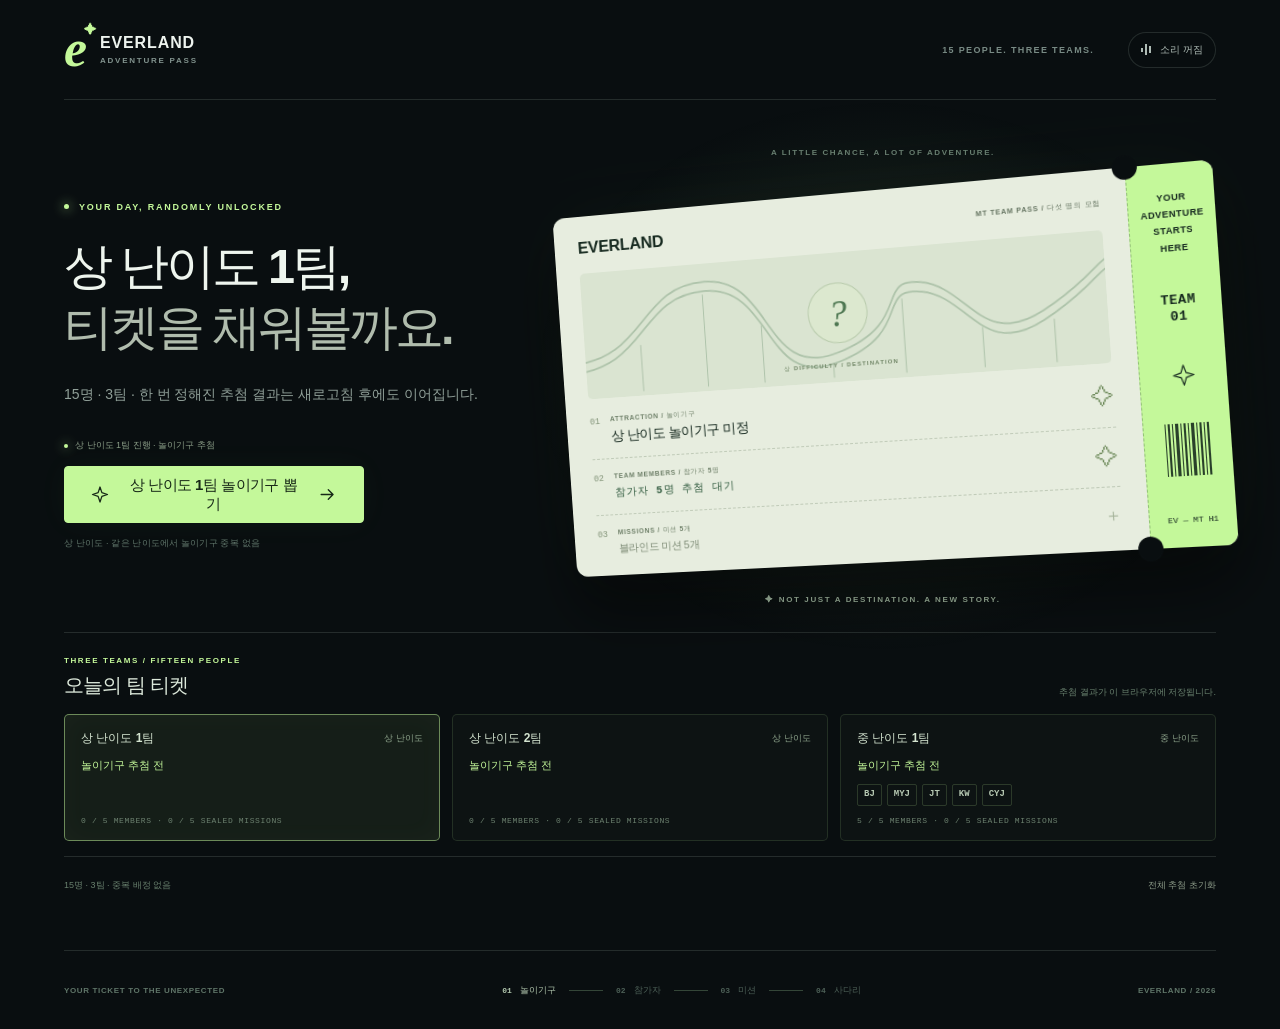
==== commit 4cea89f4: "Add individual blind mission ticket workflow" ====
--- a/index.html
+++ b/index.html
@@ -137,15 +137,15 @@
         <div class="ladder-top-players" id="ladder-top-players" aria-label="참가자 출발점"></div>
         <div class="ladder-svg-wrap" id="ladder-svg-wrap"><svg id="ladder-svg" viewBox="0 0 1000 500" preserveAspectRatio="none" role="img" aria-label="다섯 참가자와 다섯 미션을 잇는 사다리"></svg><div class="ladder-flare" id="ladder-flare" aria-hidden="true"></div></div>
         <div class="ladder-bottom-missions" id="ladder-bottom-missions" aria-label="미션 도착점"></div>
-        <div class="ladder-leader-callout" id="ladder-leader-callout" hidden></div>
         <div class="ladder-result-list" id="ladder-result-list"></div>
         <div class="flow-actions"><button class="primary-button" id="ladder-next-button" type="button" hidden>팀 티켓 완성 <svg aria-hidden="true"><use href="#icon-arrow"></use></svg></button></div>
       </section>
 
       <section class="screen final-screen" id="final-screen" aria-labelledby="final-heading" hidden>
-        <div class="flow-heading"><p class="eyebrow">EVERLAND MT / TICKETS COMPLETE</p><h1 id="final-heading" tabindex="-1">세 팀의 모험이 완성됐어요.</h1><p>팀별 티켓을 저장하거나 전체 결과를 ZIP 파일로 내려받으세요.</p></div>
+        <div class="flow-heading"><p class="eyebrow">EVERLAND MT / BLIND DRAW COMPLETE</p><h1 id="final-heading" tabindex="-1">세 팀의 모험이 완성됐어요.</h1><p>공개 화면에는 미션 내용과 팀장 정보가 표시되지 않습니다. 티켓 출력은 별도 운영자 화면에서 진행하세요.</p></div>
         <div class="final-ticket-grid" id="final-ticket-grid"></div>
-        <div class="flow-actions final-actions"><button class="primary-button" id="download-all-button" type="button">전체 티켓 ZIP 저장 <svg aria-hidden="true"><use href="#icon-arrow"></use></svg></button><button class="text-button" id="reset-final" type="button">전체 추첨 초기화</button></div>
+        <div class="flow-actions final-actions"><button class="primary-button" id="export-operator-data-button" type="button">운영자 기기로 전달할 티켓 데이터 저장 <svg aria-hidden="true"><use href="#icon-arrow"></use></svg></button><button class="text-button" id="reset-final" type="button">전체 추첨 초기화</button></div>
+        <p class="operator-export-note">내려받은 JSON 파일에는 실제 미션과 팀장 정보가 포함됩니다. 운영자에게만 전달하세요.</p>
       </section>
     </main>
 
--- a/styles.css
+++ b/styles.css
@@ -518,6 +518,16 @@
 .final-ticket > footer { margin-top: 10px; padding-top: 9px; border-top: 1px dashed rgba(33,67,41,.3); color: #47704a; font: 800 8px monospace; text-align: center; }
 .download-ticket-button { display: block; margin: 10px auto 0; color: #55715a; font-size: 10px; }
 .final-actions { margin-top: 24px; }
+.final-summary { min-width: 0; padding: 17px; border: 1px solid rgba(196,248,154,.22); border-radius: 7px; color: #1c3223; background: #f5f8f2; box-shadow: 0 14px 35px rgba(0,0,0,.18); }
+.final-summary > header { display: flex; align-items: center; justify-content: space-between; gap: 10px; padding-bottom: 12px; border-bottom: 1px dashed rgba(33,67,41,.28); }
+.final-summary > header strong { color: #29452f; font-size: 15px; }
+.final-summary > header span { color: #4a6c51; font-size: 13px; font-weight: 800; }
+.final-summary-assignments { display: grid; gap: 7px; margin: 13px 0; padding: 0; list-style: none; }
+.final-summary-assignments li { display: flex; align-items: center; justify-content: space-between; gap: 12px; padding: 8px 10px; border: 1px solid rgba(70,108,60,.15); border-radius: 4px; background: #fff; }
+.final-summary-assignments strong { color: #27442e; font: 850 12px monospace; }
+.final-summary-assignments span { color: #0c8587; font: 800 10px monospace; letter-spacing: .05em; }
+.final-summary > p { margin: 12px 0 0; color: #66796a; font-size: 10px; line-height: 1.55; text-align: center; }
+.operator-export-note { width: min(700px, 94vw); margin: 13px auto 0; color: #9ba99a; font-size: 10px; line-height: 1.55; text-align: center; }
 body[data-stage="missions"] .app-header, body[data-stage="ladder"] .app-header, body[data-stage="final"] .app-header { border-color: transparent; }
 body[data-stage="missions"] .app-footer, body[data-stage="ladder"] .app-footer, body[data-stage="final"] .app-footer { border-color: rgba(220,242,226,.08); }
 
